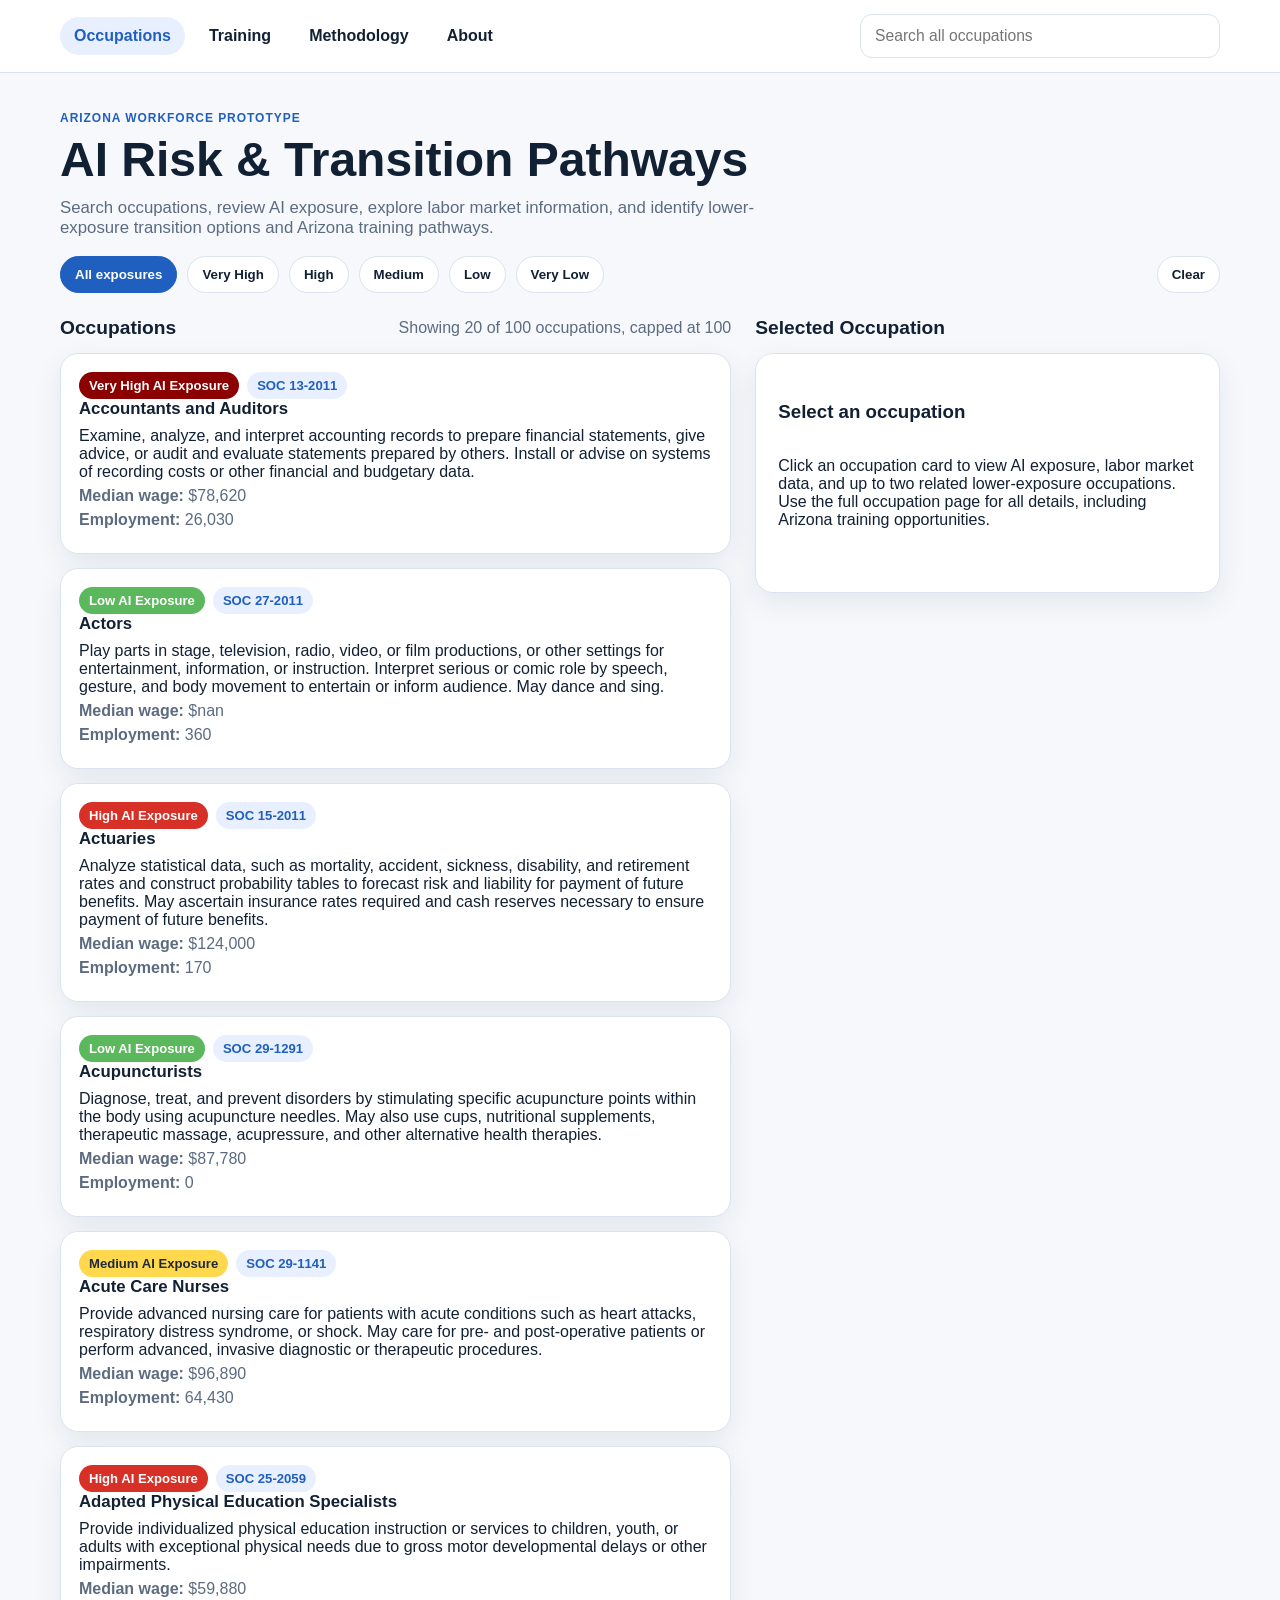
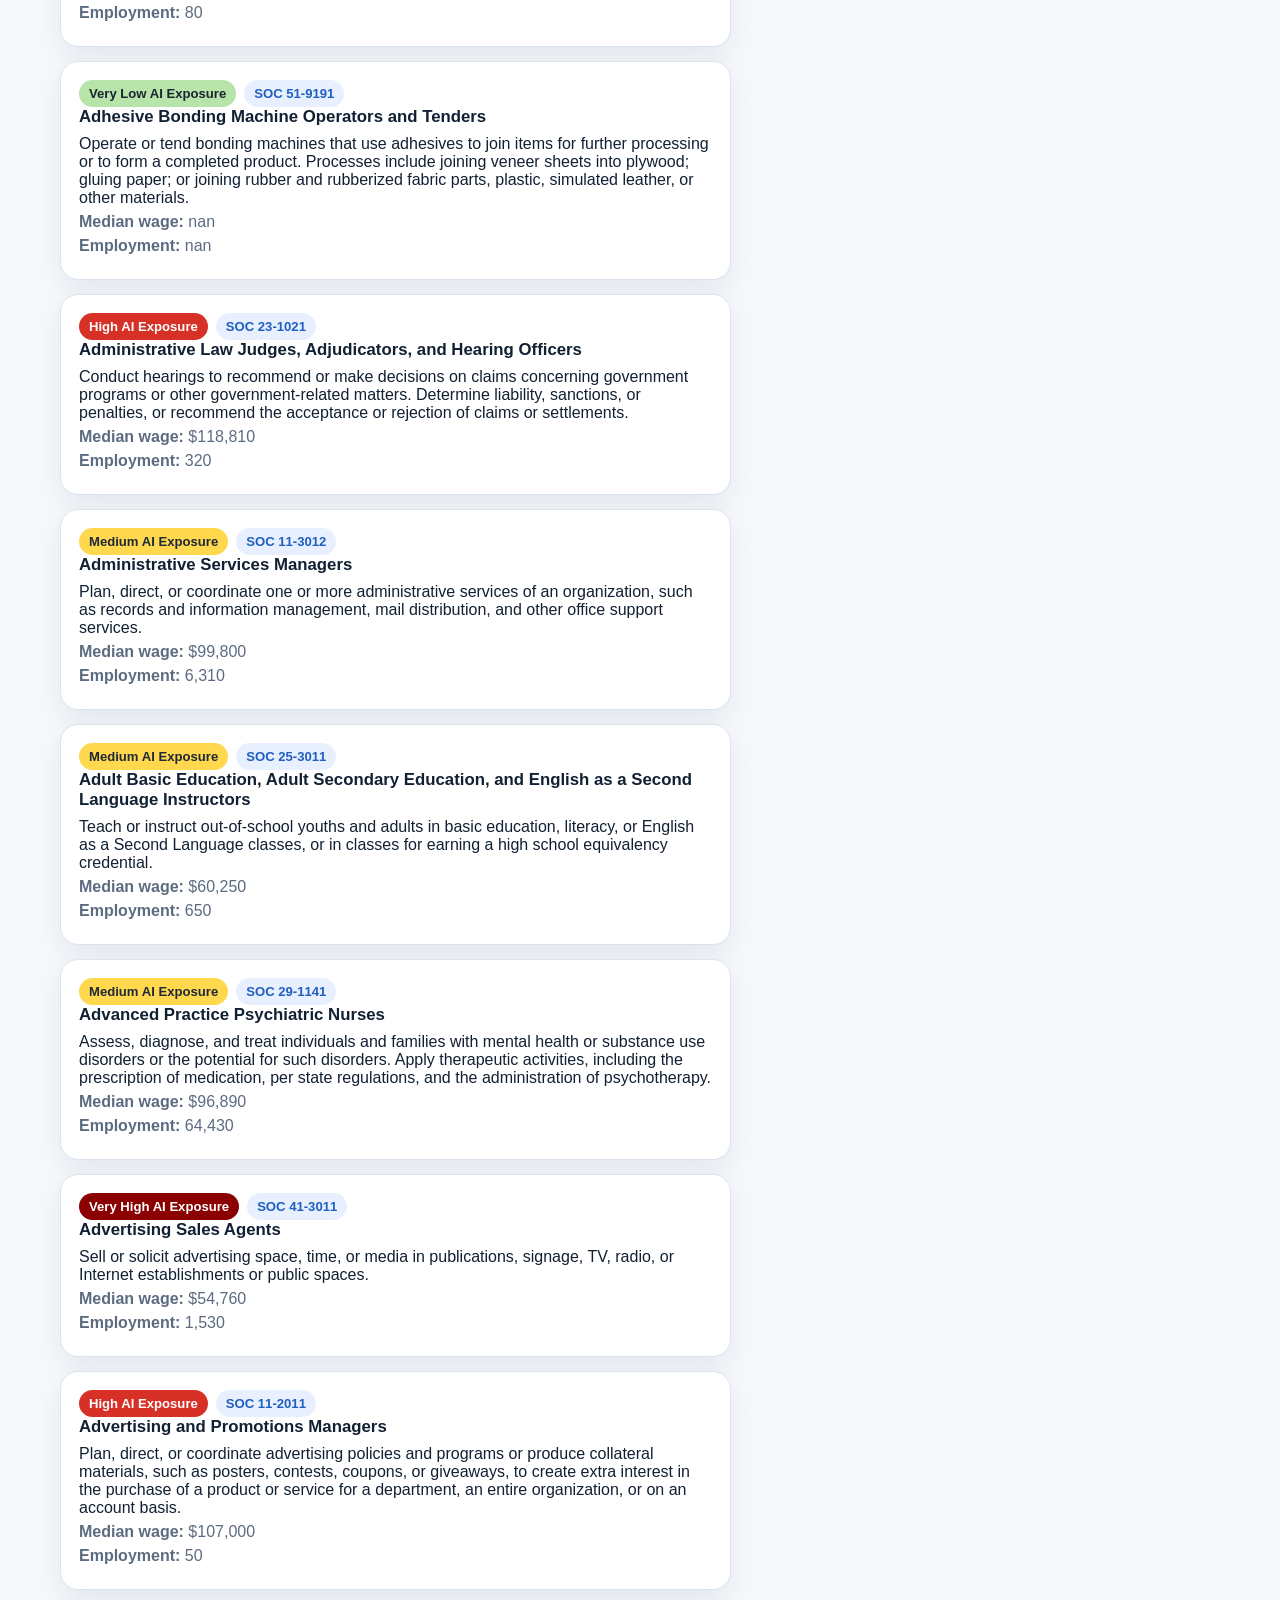
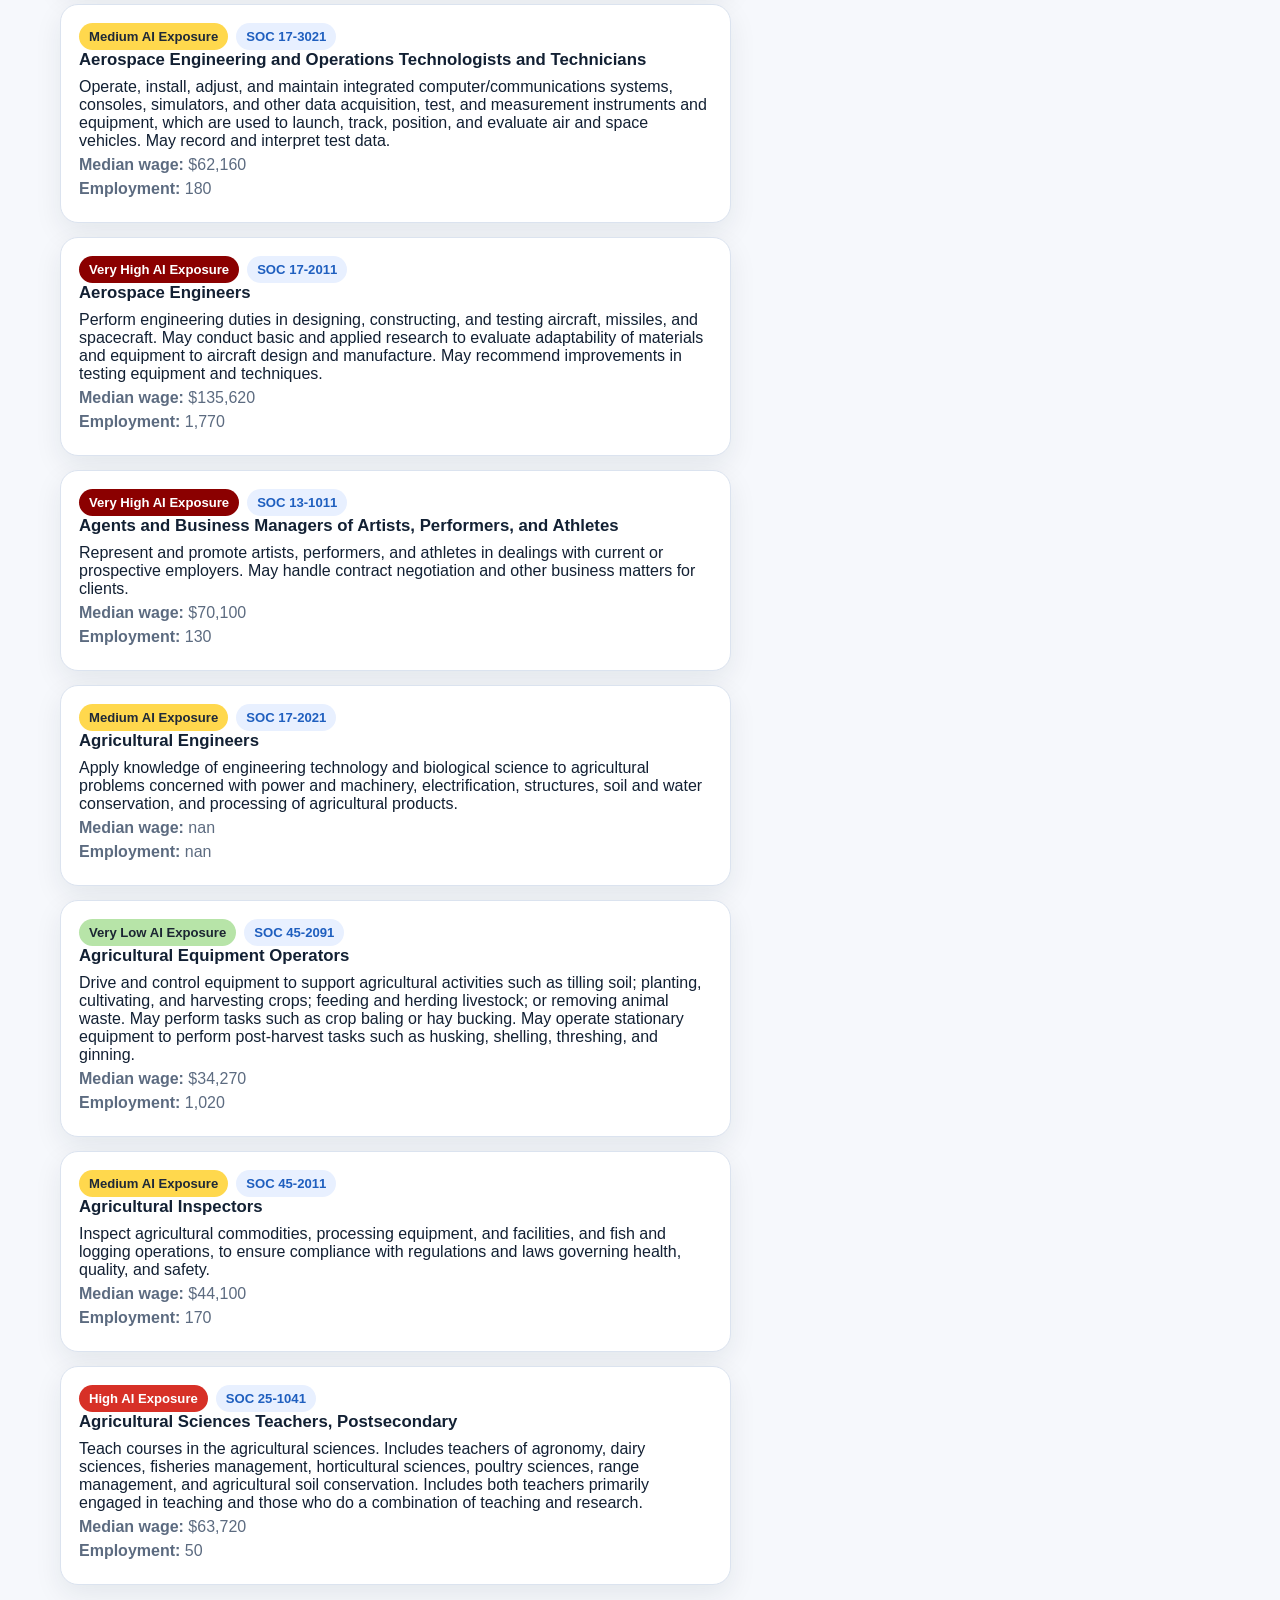
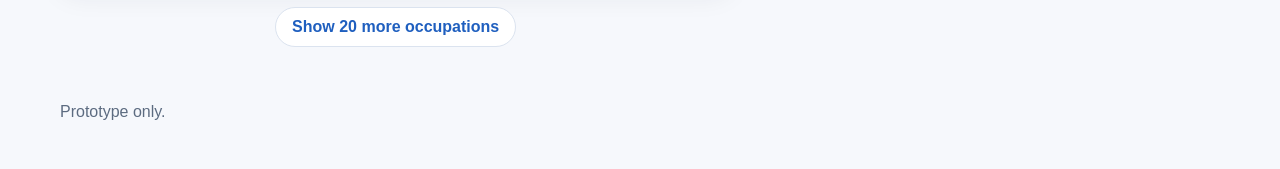
==== index.html @ 42753f80 "Arielle's second updates" ====
<!DOCTYPE html>
<html lang="en">
<head>
  <meta charset="UTF-8" />
  <meta name="viewport" content="width=device-width, initial-scale=1.0" />
  <title>Arizona AI Transition Pathways</title>
  <link rel="stylesheet" href="styles.css" />
</head>
<body>
  <nav class="topbar">
    <div class="wrap topbar-inner">
      <div class="nav-links">
        <a class="nav-link active" href="index.html">Occupations</a>
        <a class="nav-link" href="transitions.html">Training</a>
        <a class="nav-link" href="methodology.html">Methodology</a>
        <a class="nav-link" href="about.html">About</a>
      </div>
      <form class="nav-search" id="globalSearchForm">
        <input id="searchInput" type="text" placeholder="Search all occupations" aria-label="Search all occupations" />
      </form>
    </div>
  </nav>

  <header class="hero">
    <div class="wrap">
      <p class="eyebrow">Arizona Workforce Prototype</p>
      <h1>AI Risk & Transition Pathways</h1>
      <p class="subtitle">
        Search occupations, review AI exposure, explore labor market information,
        and identify lower-exposure transition options and Arizona training pathways.
      </p>
      <div class="filters-row">
        <div class="filters">
          <button class="chip active" data-filter="ALL">All exposures</button>
          <button class="chip" data-filter="Very High">Very High</button>
          <button class="chip" data-filter="High">High</button>
          <button class="chip" data-filter="Medium">Medium</button>
          <button class="chip" data-filter="Low">Low</button>
          <button class="chip" data-filter="Very Low">Very Low</button>
        </div>
        <button id="clearBtn" class="secondary-btn">Clear</button>
      </div>
    </div>
  </header>

  <main class="wrap main-grid">
    <section>
      <div class="section-head">
        <h2>Occupations</h2>
        <span id="resultCount" class="muted"></span>
      </div>
      <div id="occupationList" class="card-grid"></div>

      <div class="show-more-row">
        <button id="showMoreOccupationsBtn" class="text-link show-more-occupations" type="button">
          Show more occupations
        </button>
      </div>
      
    </section>

    <aside>
      <div class="section-head right-head">
        <h2>Selected Occupation</h2>
      </div>
      <div id="detailPanel" class="detail-panel empty-state">
        <h3>Select an occupation</h3>
        <p>
          Click an occupation card to view AI exposure, labor market data, and up to two
          related lower-exposure occupations. Use the full occupation page for all details,
          including Arizona training opportunities.
        </p>
      </div>
    </aside>
  </main>

  <footer class="footer wrap">
  <p>
    Prototype only.
  </p>
</footer>

  <script src="script.js"></script>
  <script src="app.js"></script>
</body>
</html>
---- styles.css ----
:root {
  --bg: #f6f8fc;
  --card: #ffffff;
  --text: #122033;
  --muted: #5c6b80;
  --line: #dbe3ef;
  --blue: #1f5fbf;
  --blue-soft: #e8f0ff;
  --red: #a53a3a;
  --red-soft: #fdecec;
  --amber: #8a5b00;
  --amber-soft: #fff4db;
  --green: #216b3f;
  --green-soft: #e8f7ee;
  --shadow: 0 10px 28px rgba(18, 32, 51, 0.08);
}
* { box-sizing: border-box; }
body {
  margin: 0;
  font-family: -apple-system, BlinkMacSystemFont, "Segoe UI", sans-serif;
  color: var(--text);
  background: var(--bg);
}
a { color: var(--blue); text-decoration: none; }
a:hover { text-decoration: underline; }
.wrap {
  width: min(1160px, calc(100% - 32px));
  margin: 0 auto;
}
.topbar {
  background: #fff;
  border-bottom: 1px solid var(--line);
  position: sticky;
  top: 0;
  z-index: 10;
}
.topbar-inner {
  display: flex;
  align-items: center;
  justify-content: space-between;
  gap: 18px;
  padding: 14px 0;
}
.nav-links {
  display: flex;
  gap: 10px;
  flex-wrap: wrap;
}
.nav-link {
  padding: 10px 14px;
  border-radius: 999px;
  color: var(--text);
  font-weight: 600;
}
.nav-link.active,
.nav-link:hover {
  background: var(--blue-soft);
  color: var(--blue);
  text-decoration: none;
}
.nav-search {
  min-width: min(360px, 100%);
}
.nav-search input {
  width: 100%;
  padding: 12px 14px;
  border: 1px solid var(--line);
  border-radius: 12px;
  font-size: 0.98rem;
}
.hero {
  padding: 38px 0 24px;
}
.compact-hero {
  padding-bottom: 12px;
}
.eyebrow {
  text-transform: uppercase;
  letter-spacing: 0.08em;
  font-size: 0.75rem;
  font-weight: 700;
  color: var(--blue);
  margin: 0 0 10px;
}
h1 {
  margin: 0 0 12px;
  font-size: clamp(2rem, 4vw, 3rem);
  line-height: 1.06;
}
.subtitle {
  color: var(--muted);
  font-size: 1.05rem;
  max-width: 760px;
  margin: 0;
}
.hero-link {
  display: inline-block;
  margin-top: 16px;
  font-weight: 600;
}
.filters-row {
  display: flex;
  justify-content: space-between;
  gap: 16px;
  align-items: center;
  margin-top: 18px;
  flex-wrap: wrap;
}
.filters {
  display: flex;
  flex-wrap: wrap;
  gap: 10px;
}
.chip,
.secondary-btn,
.action-btn {
  appearance: none;
  border: 1px solid var(--line);
  background: white;
  border-radius: 999px;
  padding: 10px 14px;
  font-weight: 600;
  color: var(--text);
  cursor: pointer;
}
.chip.active {
  background: var(--blue);
  color: white;
  border-color: var(--blue);
}
.secondary-btn:hover,
.chip:hover,
.action-btn:hover {
  transform: translateY(-1px);
}
.main-grid {
  display: grid;
  grid-template-columns: minmax(0, 1.3fr) minmax(300px, 0.9fr);
  gap: 24px;
  align-items: start;
  padding-bottom: 32px;
}
.page-wrap,
.occupation-page-wrap {
  padding: 10px 0 42px;
}
.section-head {
  display: flex;
  justify-content: space-between;
  align-items: center;
  margin-bottom: 14px;
  gap: 12px;
}
.section-head h2 {
  margin: 0;
  font-size: 1.2rem;
}
.right-head {
  margin-bottom: 14px;
}
.card-grid,
.related-list,
.training-list {
  display: grid;
  gap: 14px;
}
.card,
.detail-panel,
.mini-card {
  background: var(--card);
  border: 1px solid var(--line);
  border-radius: 18px;
  box-shadow: var(--shadow);
}
.card {
  padding: 18px;
  transition: transform 0.18s ease;
  cursor: pointer;
}
.static-card {
  cursor: default;
}
.card:hover {
  transform: translateY(-2px);
}
.card h3,
.mini-card h4,
.detail-panel h2,
.detail-panel h3 {
  margin-top: 0;
}
.card h3 {
  margin-bottom: 8px;
  font-size: 1.05rem;
}
.card p { margin: 6px 0; }
.badge {
  display: inline-block;
  padding: 6px 10px;
  border-radius: 999px;
  font-size: 0.82rem;
  font-weight: 700;
}
.badge.Very-High {
  background: #8b0000;
  color: #ffffff;
}

.badge.High {
  background: #d73027;
  color: #ffffff;
}

.badge.Medium {
  background: #ffd84d;
  color: #1f2937;
}

.badge.Low {
  background: #5cb85c;
  color: #ffffff;
}

.badge.Very-Low {
  background: #b7e4a8;
  color: #1b2532;
}

.badge.Blue { background: var(--blue-soft); color: var(--blue); }
.muted { color: var(--muted); }
.detail-panel {
  position: sticky;
  top: 82px;
  padding: 22px;
}
.occupation-page-panel,
.static-page {
  position: static;
}
.empty-state {
  min-height: 240px;
  display: flex;
  flex-direction: column;
  justify-content: center;
}
.metrics {
  display: grid;
  grid-template-columns: repeat(2, minmax(0, 1fr));
  gap: 10px;
  margin: 16px 0;
}
.metric {
  border: 1px solid var(--line);
  border-radius: 14px;
  padding: 12px;
  background: #fbfdff;
}
.metric-label {
  font-size: 0.83rem;
  color: var(--muted);
}
.metric-value {
  font-size: 1.08rem;
  font-weight: 700;
  margin-top: 5px;
}
.subsection {
  margin-top: 22px;
}
.subsection h3 {
  margin-bottom: 10px;
}
.mini-card {
  padding: 14px;
}
.inline-row {
  display: flex;
  flex-wrap: wrap;
  gap: 8px;
  align-items: center;
}
.button-row {
  display: flex;
  gap: 10px;
  flex-wrap: wrap;
  margin-top: 10px;
}

.show-more-row {
  margin: 22px 0 8px;
  text-align: center;
}

.text-link.show-more-occupations {
  display: inline-block;
  background: white;
  border: 1px solid var(--line);
  border-radius: 999px;
  padding: 10px 16px;
  color: var(--blue);
  font: inherit;
  font-weight: 700;
  cursor: pointer;
  text-decoration: none;
}

.text-link.show-more-occupations:hover {
  background: var(--blue-soft);
  text-decoration: none;
}

.related-toggle-row {
  margin-top: 0.75rem;
}

.text-link.related-toggle {
  background: none;
  border: none;
  padding: 0;
  color: var(--link-color, #1a5fb4);
  font: inherit;
  font-weight: 600;
  cursor: pointer;
  text-decoration: underline;
}

.text-link.related-toggle:hover {
  text-decoration-thickness: 2px;
}
.action-link,
.full-page-link {
  display: inline-flex;
  align-items: center;
  justify-content: center;
  border: 1px solid var(--line);
  border-radius: 999px;
  padding: 10px 14px;
  font-weight: 600;
  background: white;
}

.sankey-section {
  margin-top: 28px;
}

.sankey-section-head {
  margin-bottom: 12px;
}

.sankey-section-head h3 {
  margin-bottom: 6px;
}

.sankey-note {
  margin: 0;
}

.sankey-frame {
  display: block;
  width: 100%;
  height: 800px;
  border: none;
  overflow: hidden;
}
/* ==========================================
   RANKED TRANSITION TABLE
========================================== */

.ranked-table-wrap {
  width: 100%;
  margin-top: 12px;
  overflow-x: auto;
}

.ranked-table {
  width: 100%;
  border-collapse: collapse;
  background: white;
  font-size: 0.9rem;
}

.ranked-table th,
.ranked-table td {
  padding: 10px 8px;
  text-align: left;
  vertical-align: top;
  white-space: normal;
}

.ranked-table th {
  font-weight: 700;
}

.ranked-table td:nth-child(2) {
  max-width: 190px;
}

.ranked-table td:nth-child(3) {
  max-width: 120px;
}

.ranked-table td:nth-child(9) {
  max-width: 140px;
}

.ranked-table .action-link,
.ranked-table .full-page-link {
  padding: 8px 10px;
  font-size: 0.85rem;
  white-space: nowrap;
}

.ranked-table th:nth-child(10),
.ranked-table td:nth-child(10) {
  min-width: 100px;
}

.footer {
  padding: 0 0 32px;
  color: var(--muted);
}
code {
  background: #eef2ff;
  padding: 2px 6px;
  border-radius: 6px;
}
@media (max-width: 960px) {
  .topbar-inner,
  .filters-row,
  .main-grid {
    grid-template-columns: 1fr;
  }
  .topbar-inner {
    display: grid;
  }
  .nav-search {
    min-width: 0;
  }
  .main-grid { display: grid; }
  .detail-panel { position: static; }
  .metrics { grid-template-columns: 1fr; }
  .sankey-frame {
    height: 860px;
    min-height: 680px;
  }
}
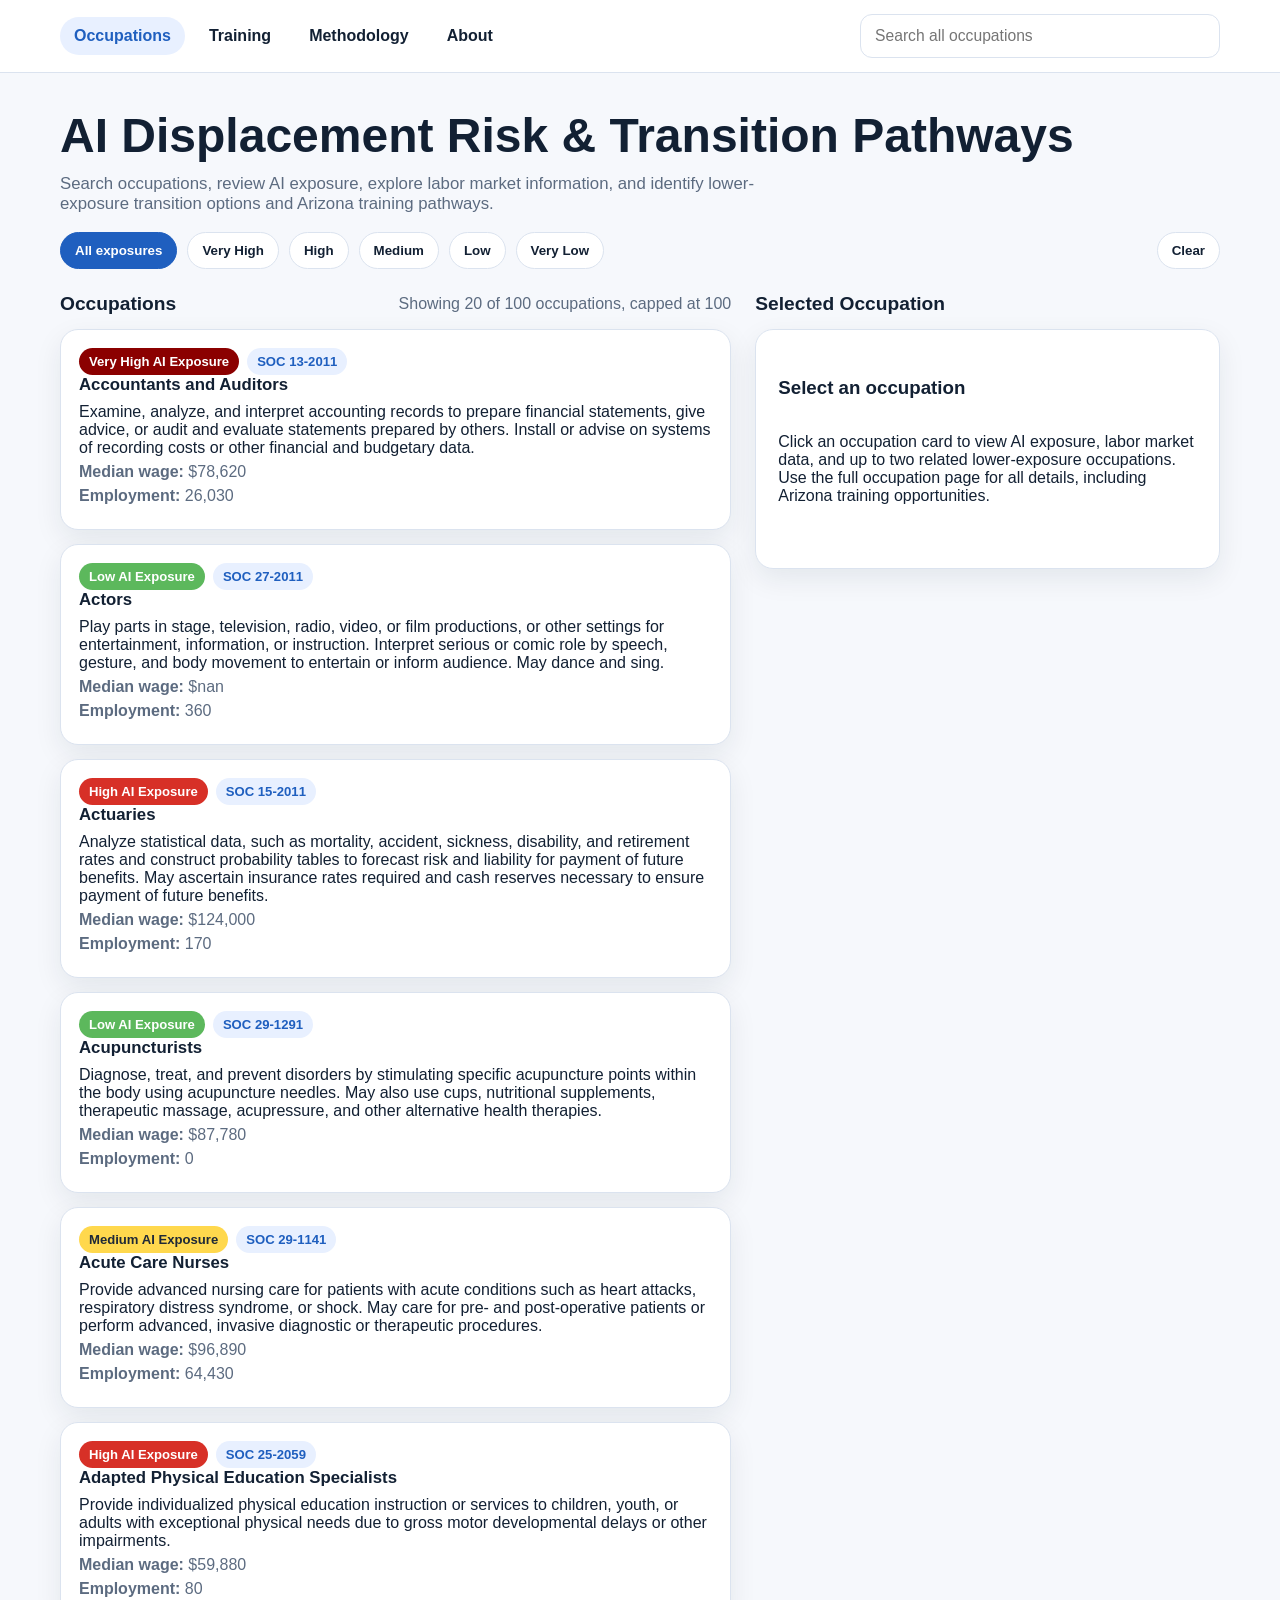
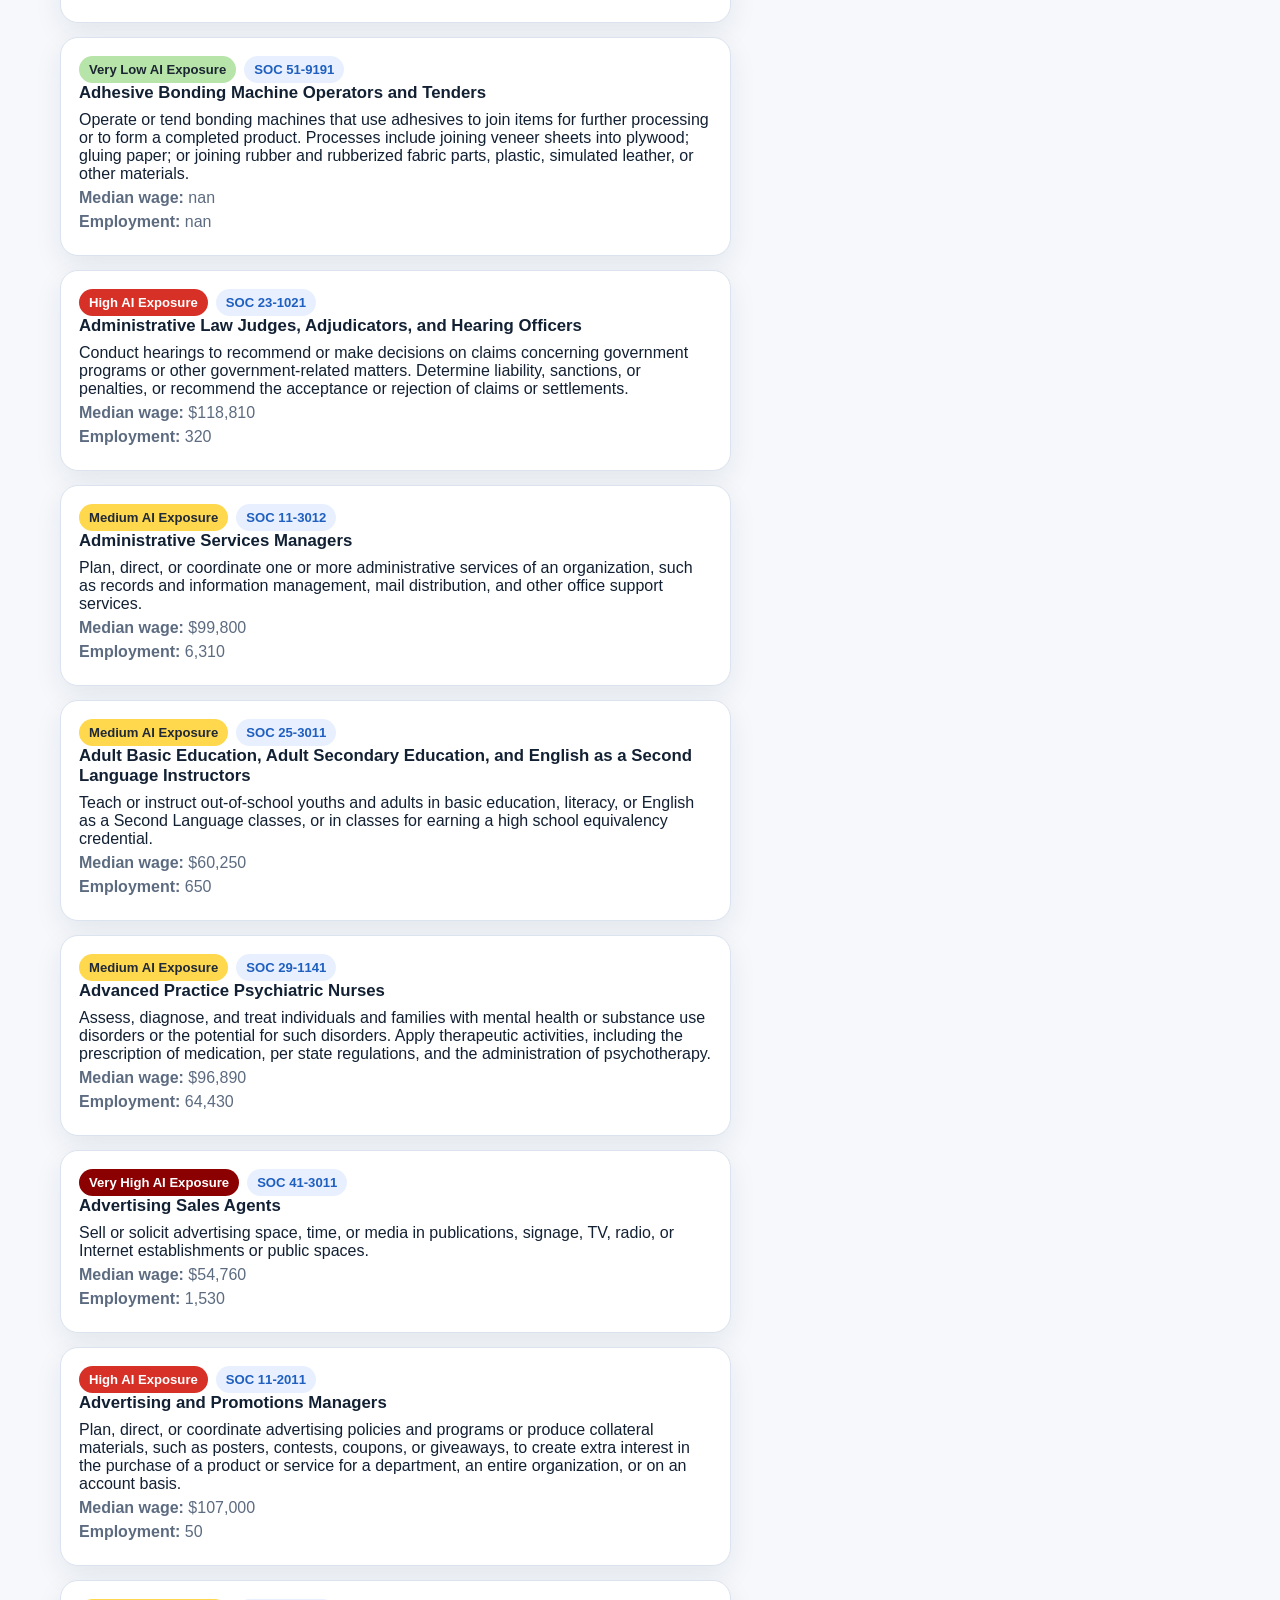
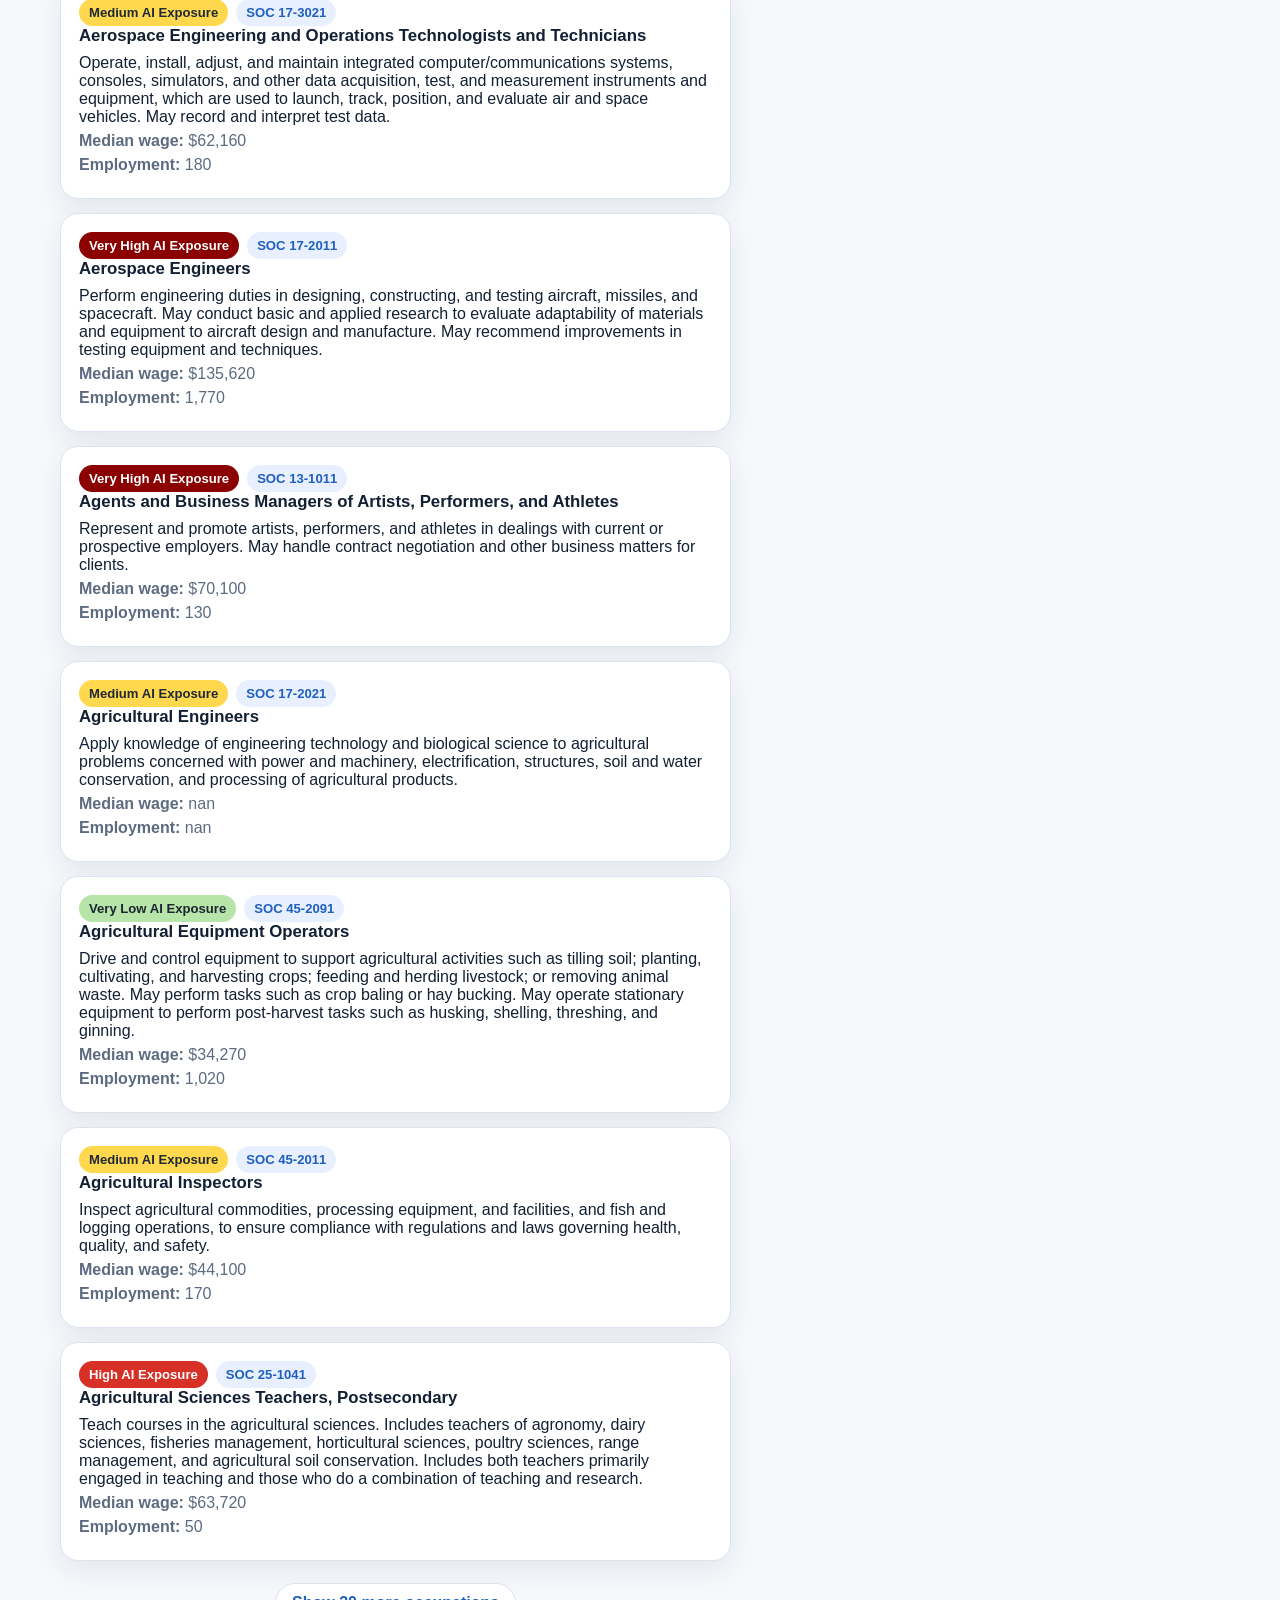
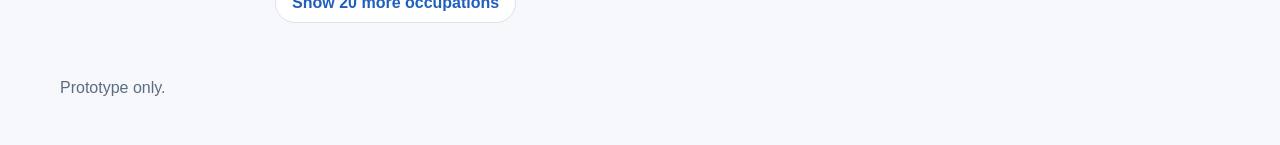
==== commit 6460481f: "hero reframe" ====
--- a/index.html
+++ b/index.html
@@ -23,8 +23,7 @@
 
   <header class="hero">
     <div class="wrap">
-      <p class="eyebrow">Arizona Workforce Prototype</p>
-      <h1>AI Risk & Transition Pathways</h1>
+      <h1>AI Displacement Risk &amp; Transition Pathways</h1>
       <p class="subtitle">
         Search occupations, review AI exposure, explore labor market information,
         and identify lower-exposure transition options and Arizona training pathways.
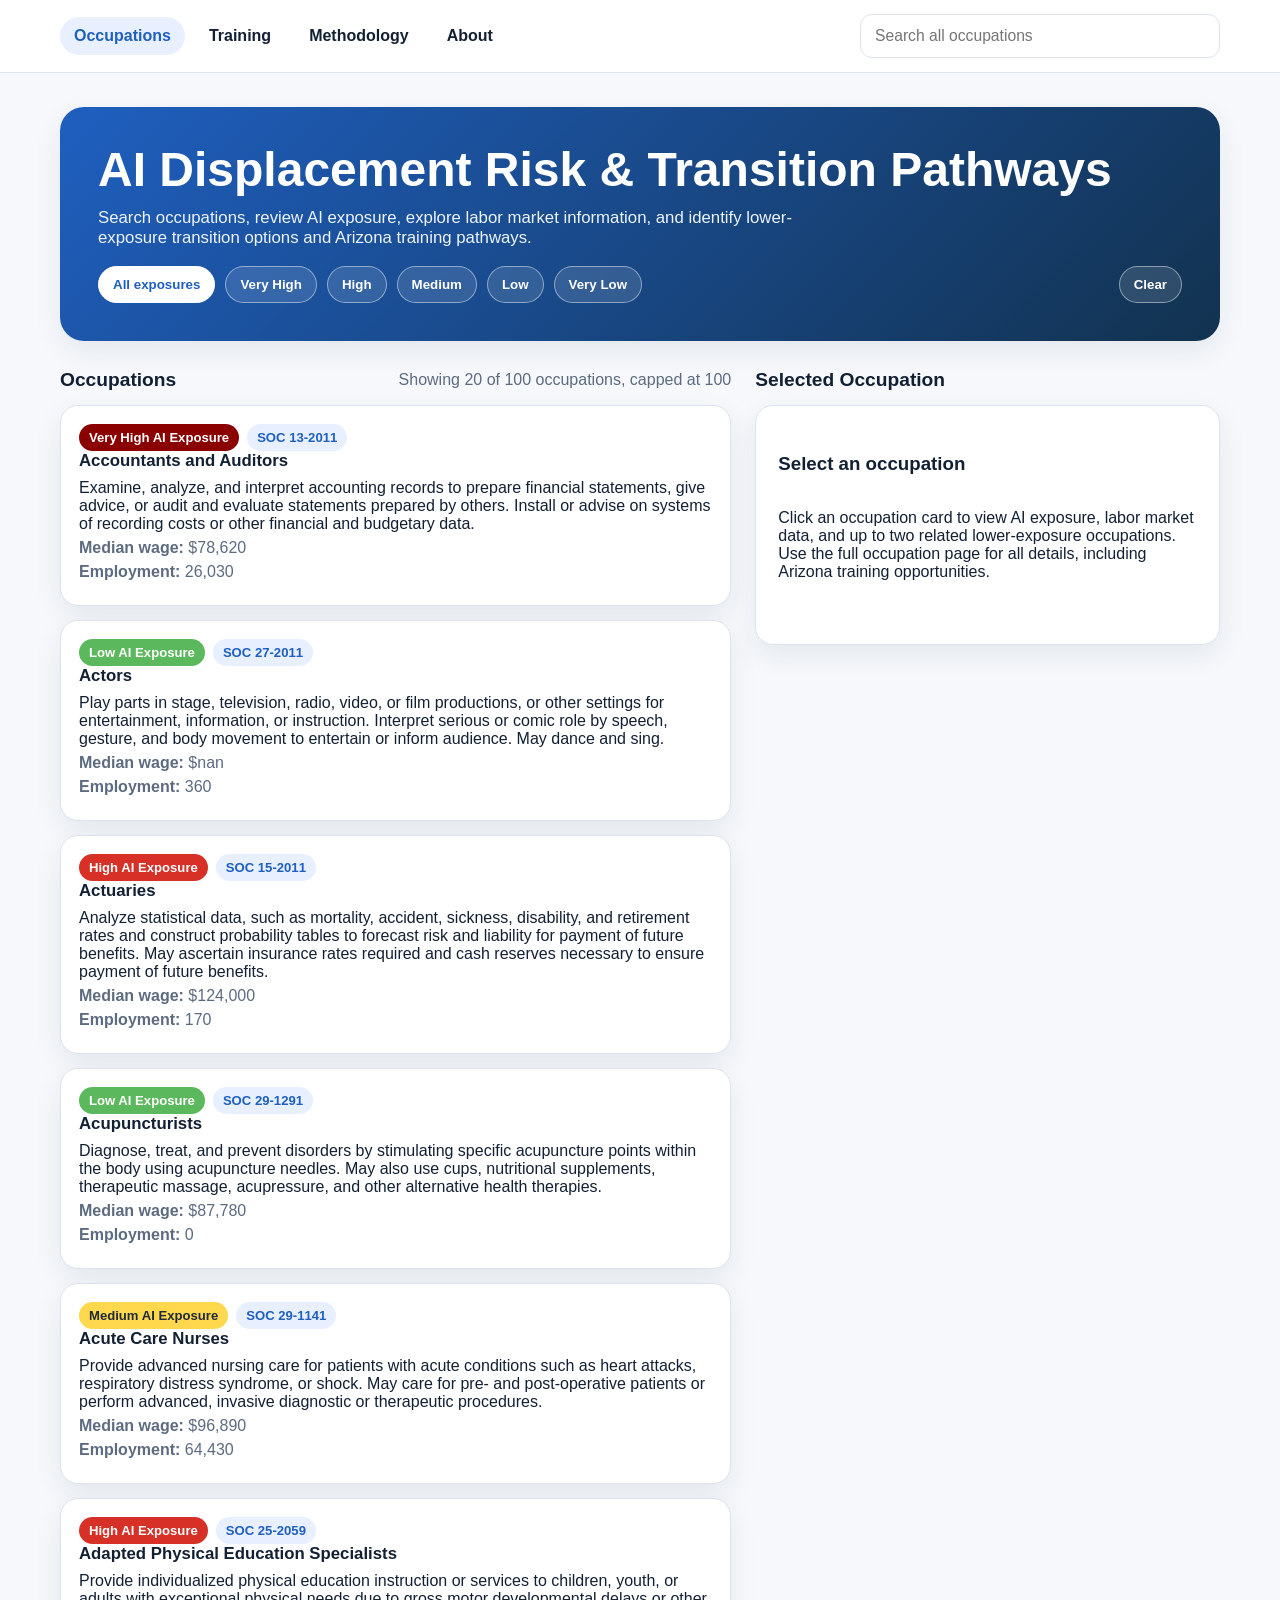
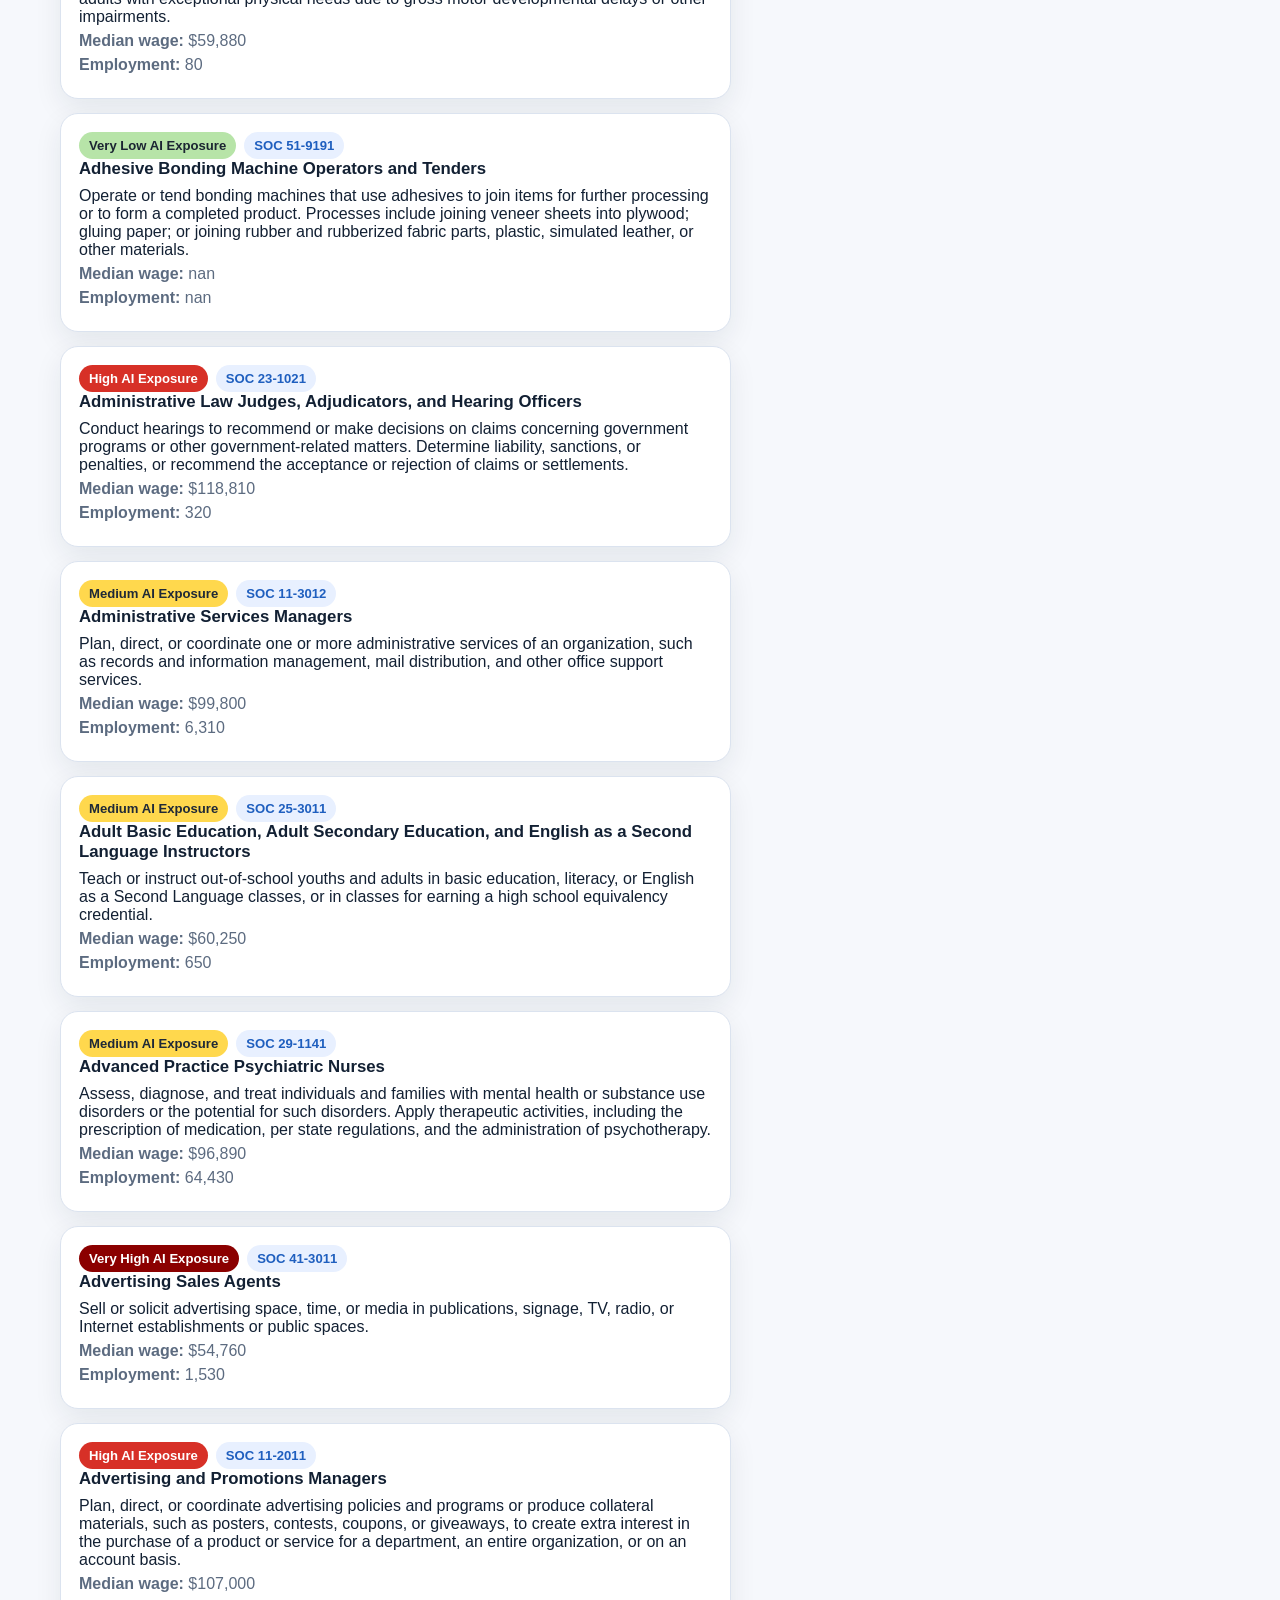
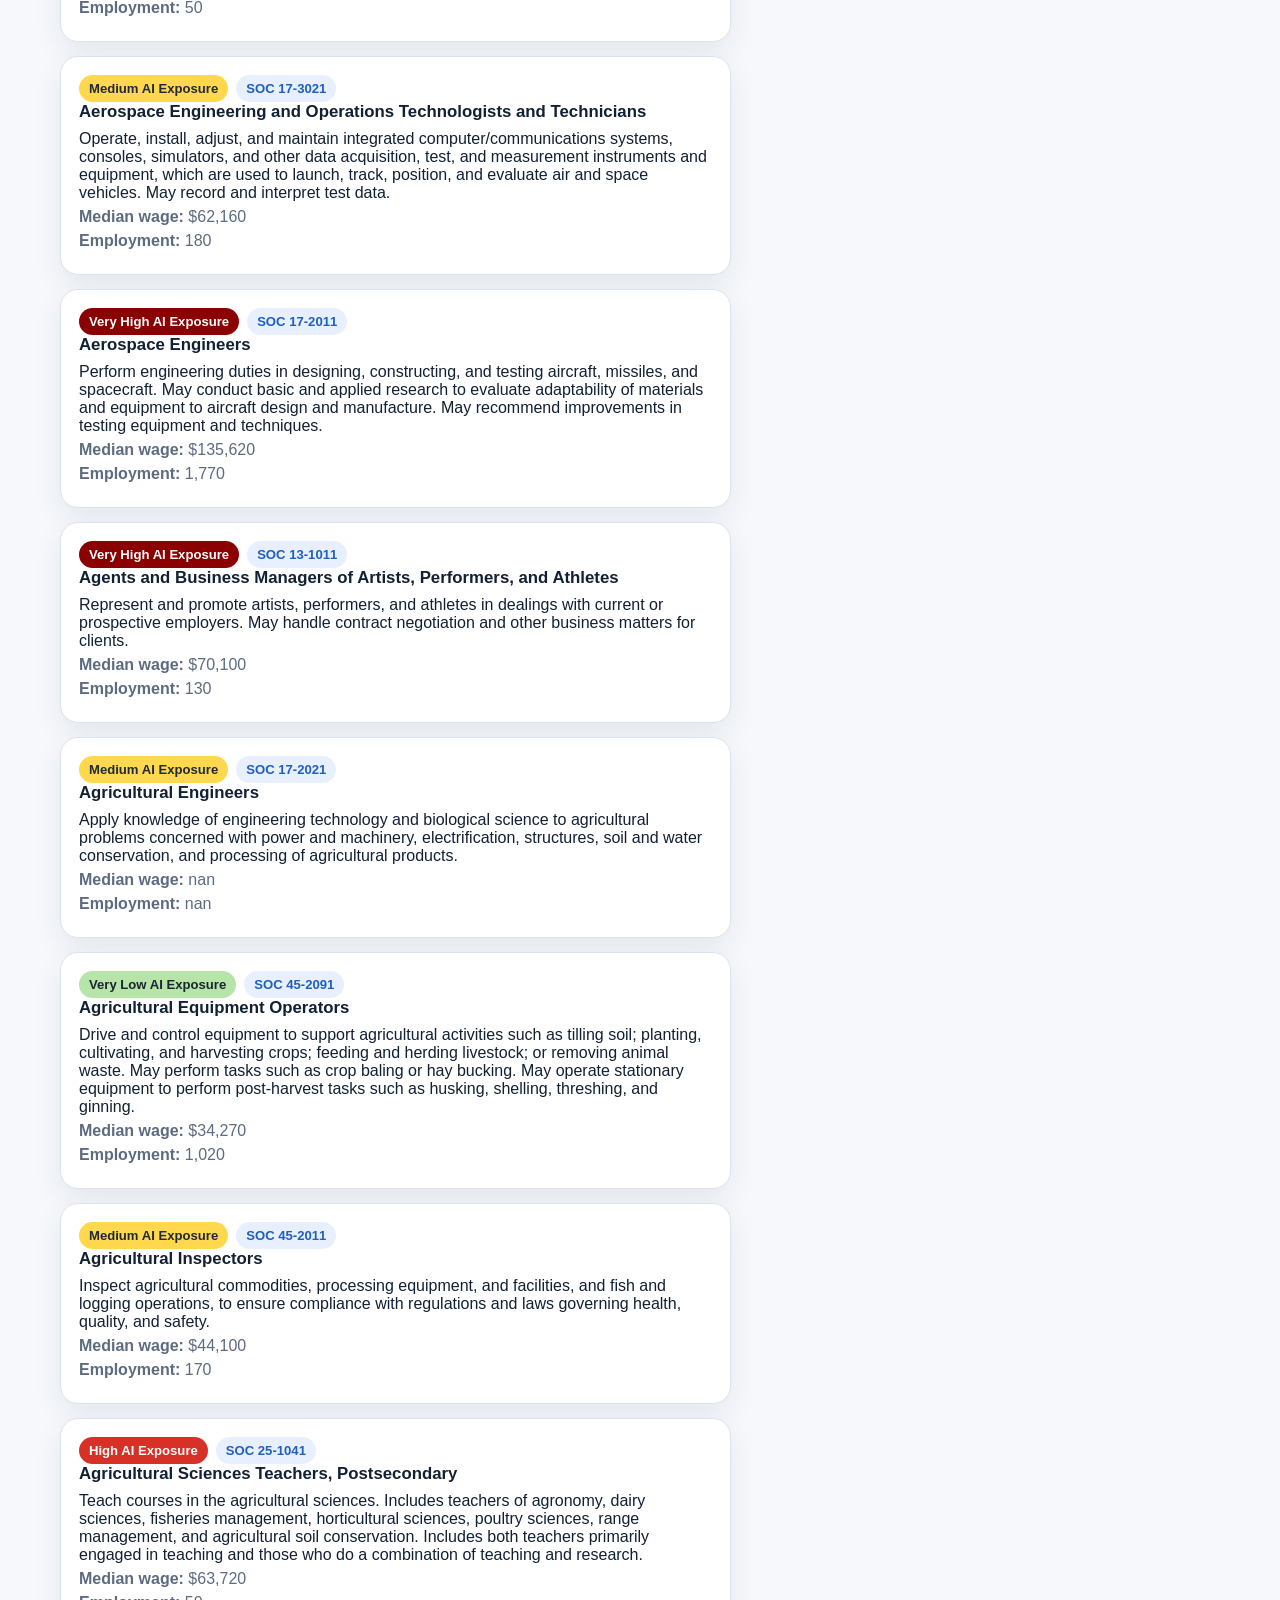
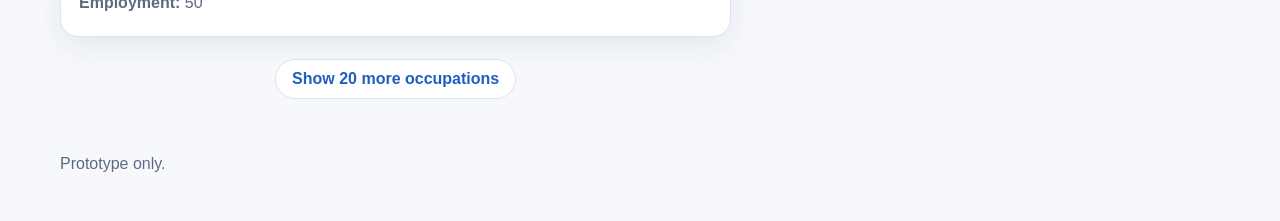
==== commit 14ab11c4: "boxed hero" ====
--- a/index.html
+++ b/index.html
@@ -21,7 +21,7 @@
     </div>
   </nav>
 
-  <header class="hero">
+  <header class="hero boxed-hero">
     <div class="wrap">
       <h1>AI Displacement Risk &amp; Transition Pathways</h1>
       <p class="subtitle">
--- a/styles.css
+++ b/styles.css
@@ -92,6 +92,52 @@
   font-size: 1.05rem;
   max-width: 760px;
   margin: 0;
+}
+/* ==========================================
+   BOXED BLUE PAGE HERO
+========================================== */
+
+.boxed-hero {
+  padding: 34px 0 28px;
+}
+
+.boxed-hero .wrap {
+  background: linear-gradient(135deg, var(--blue) 0%, #12324f 100%);
+  color: #ffffff;
+  border-radius: 24px;
+  box-shadow: var(--shadow);
+  padding: 38px;
+}
+
+.boxed-hero .eyebrow {
+  color: #d8e8ff;
+}
+
+.boxed-hero h1 {
+  color: #ffffff;
+}
+
+.boxed-hero .subtitle {
+  color: #eef5ff;
+}
+
+/* Keeps filters readable on the Occupations page */
+.boxed-hero .chip,
+.boxed-hero .secondary-btn {
+  background: rgba(255, 255, 255, 0.12);
+  color: #ffffff;
+  border-color: rgba(255, 255, 255, 0.45);
+}
+
+.boxed-hero .chip.active {
+  background: #ffffff;
+  color: var(--blue);
+  border-color: #ffffff;
+}
+
+.boxed-hero .chip:hover,
+.boxed-hero .secondary-btn:hover {
+  background: rgba(255, 255, 255, 0.2);
 }
 .hero-link {
   display: inline-block;
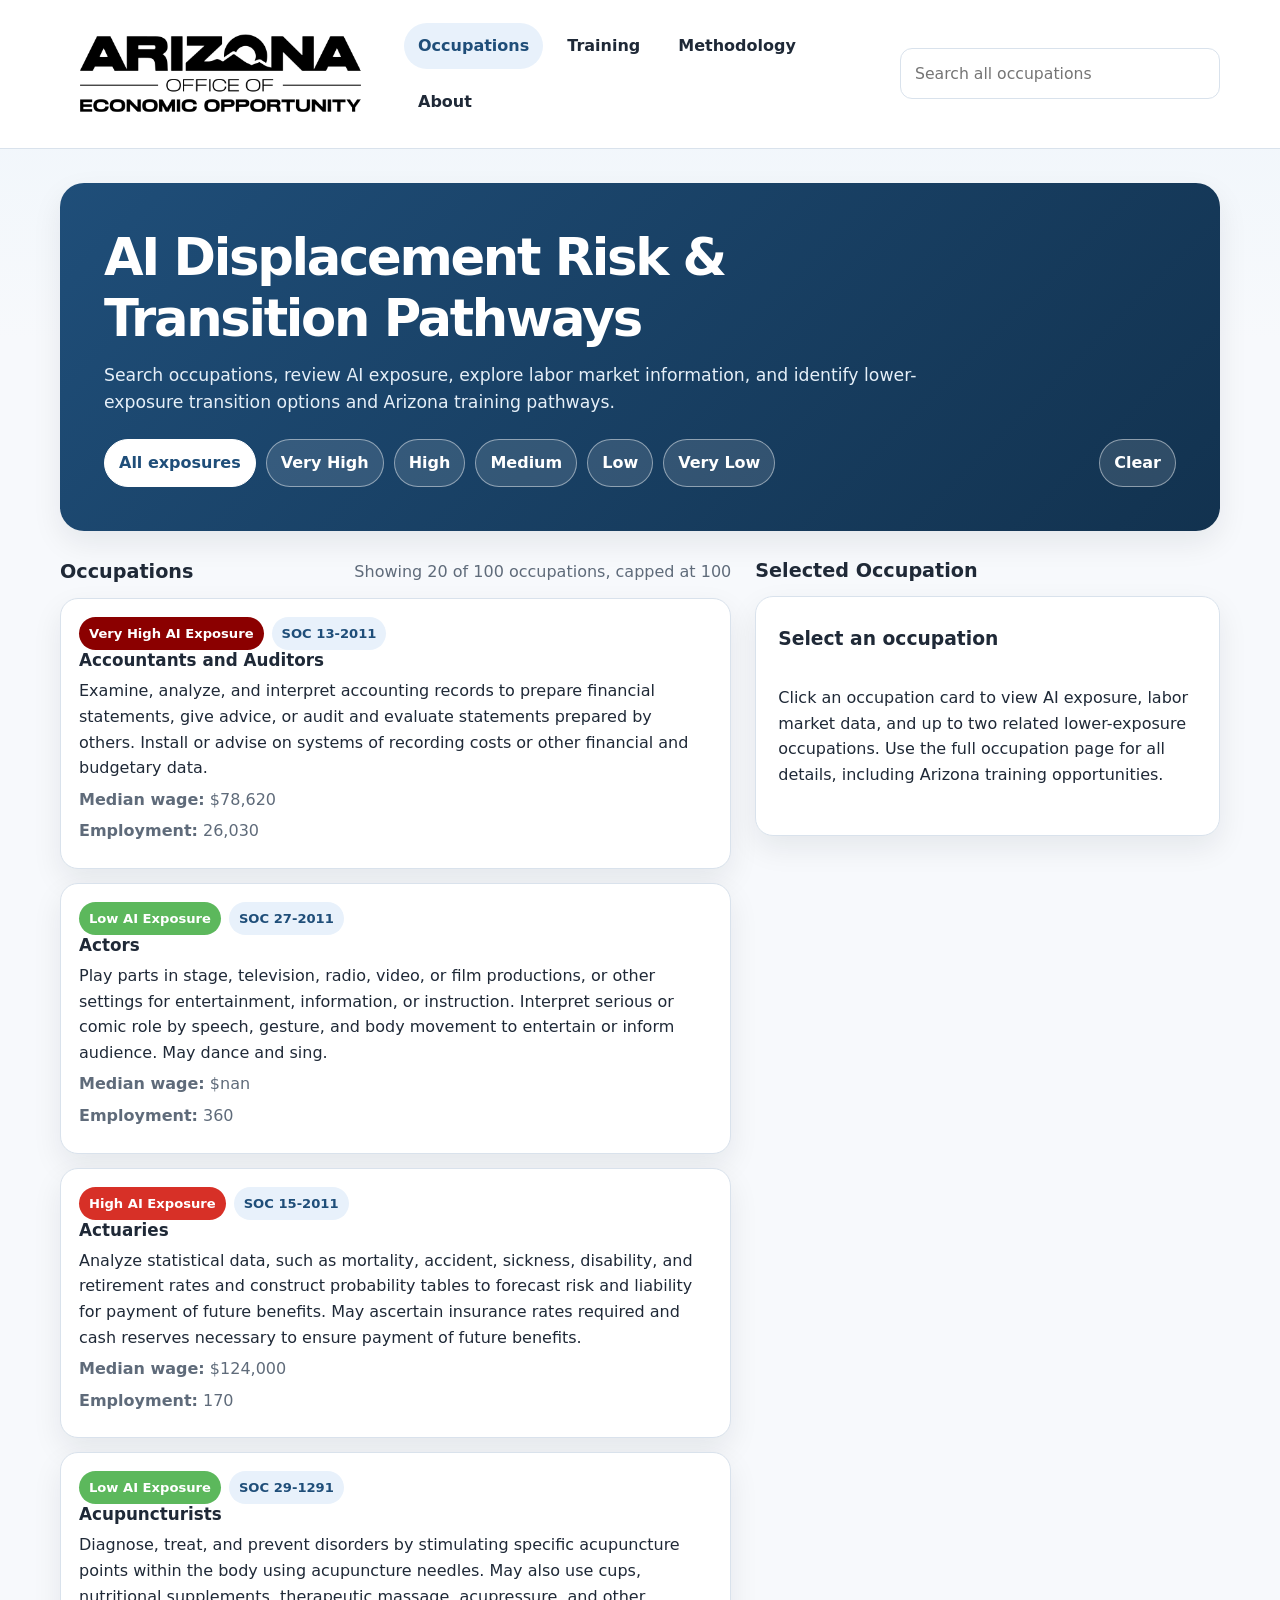
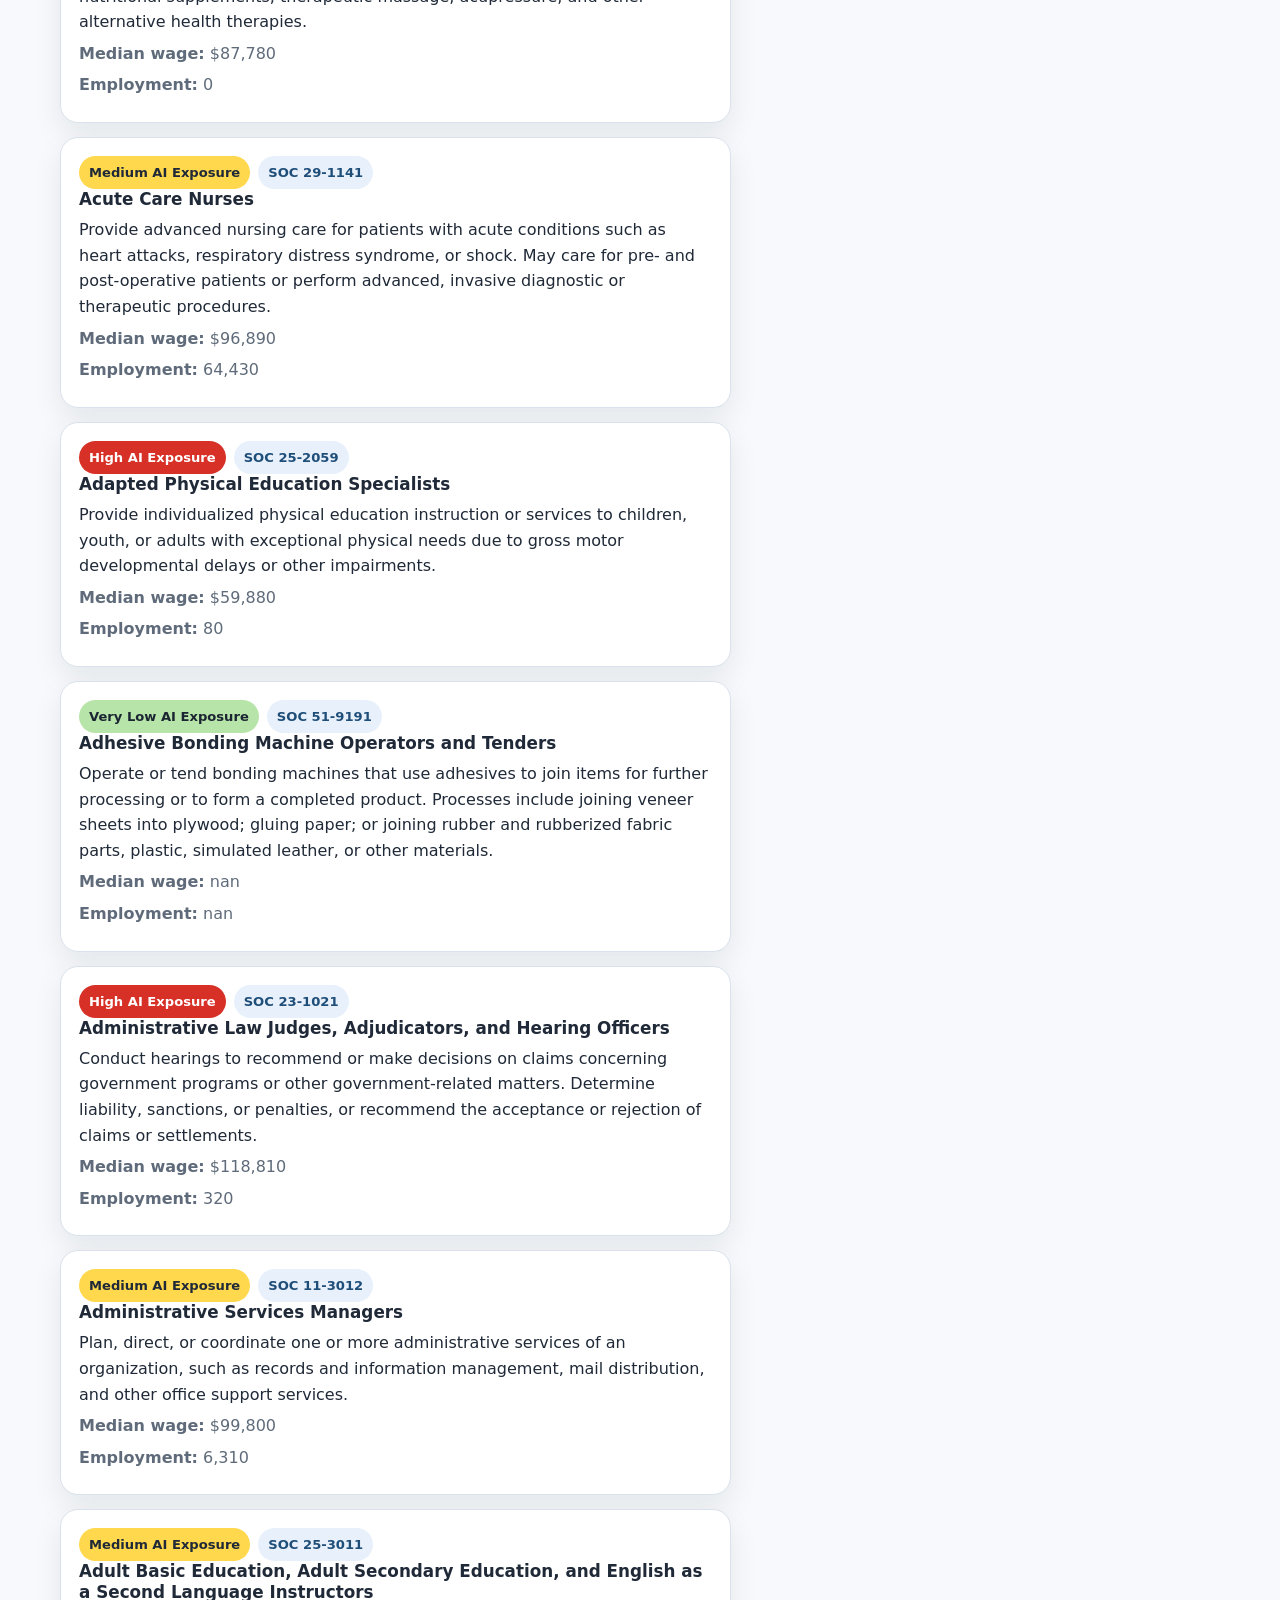
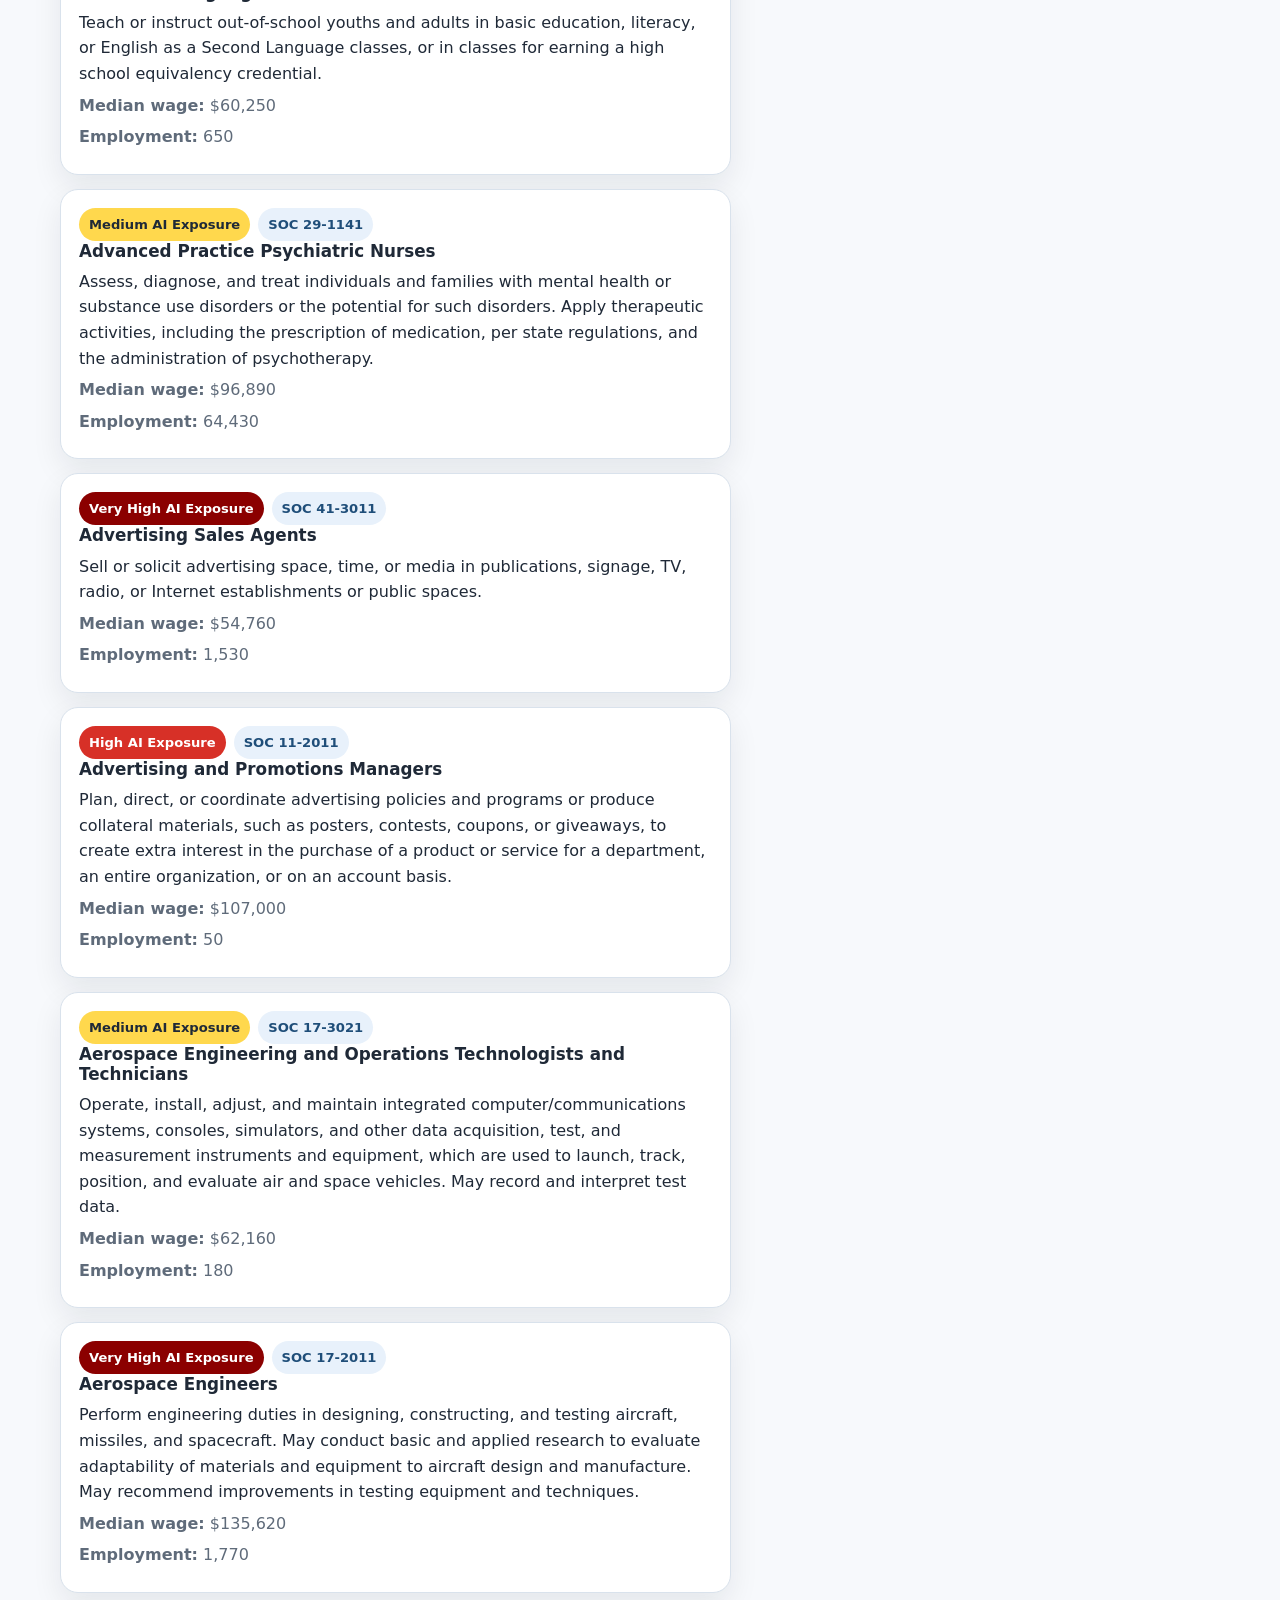
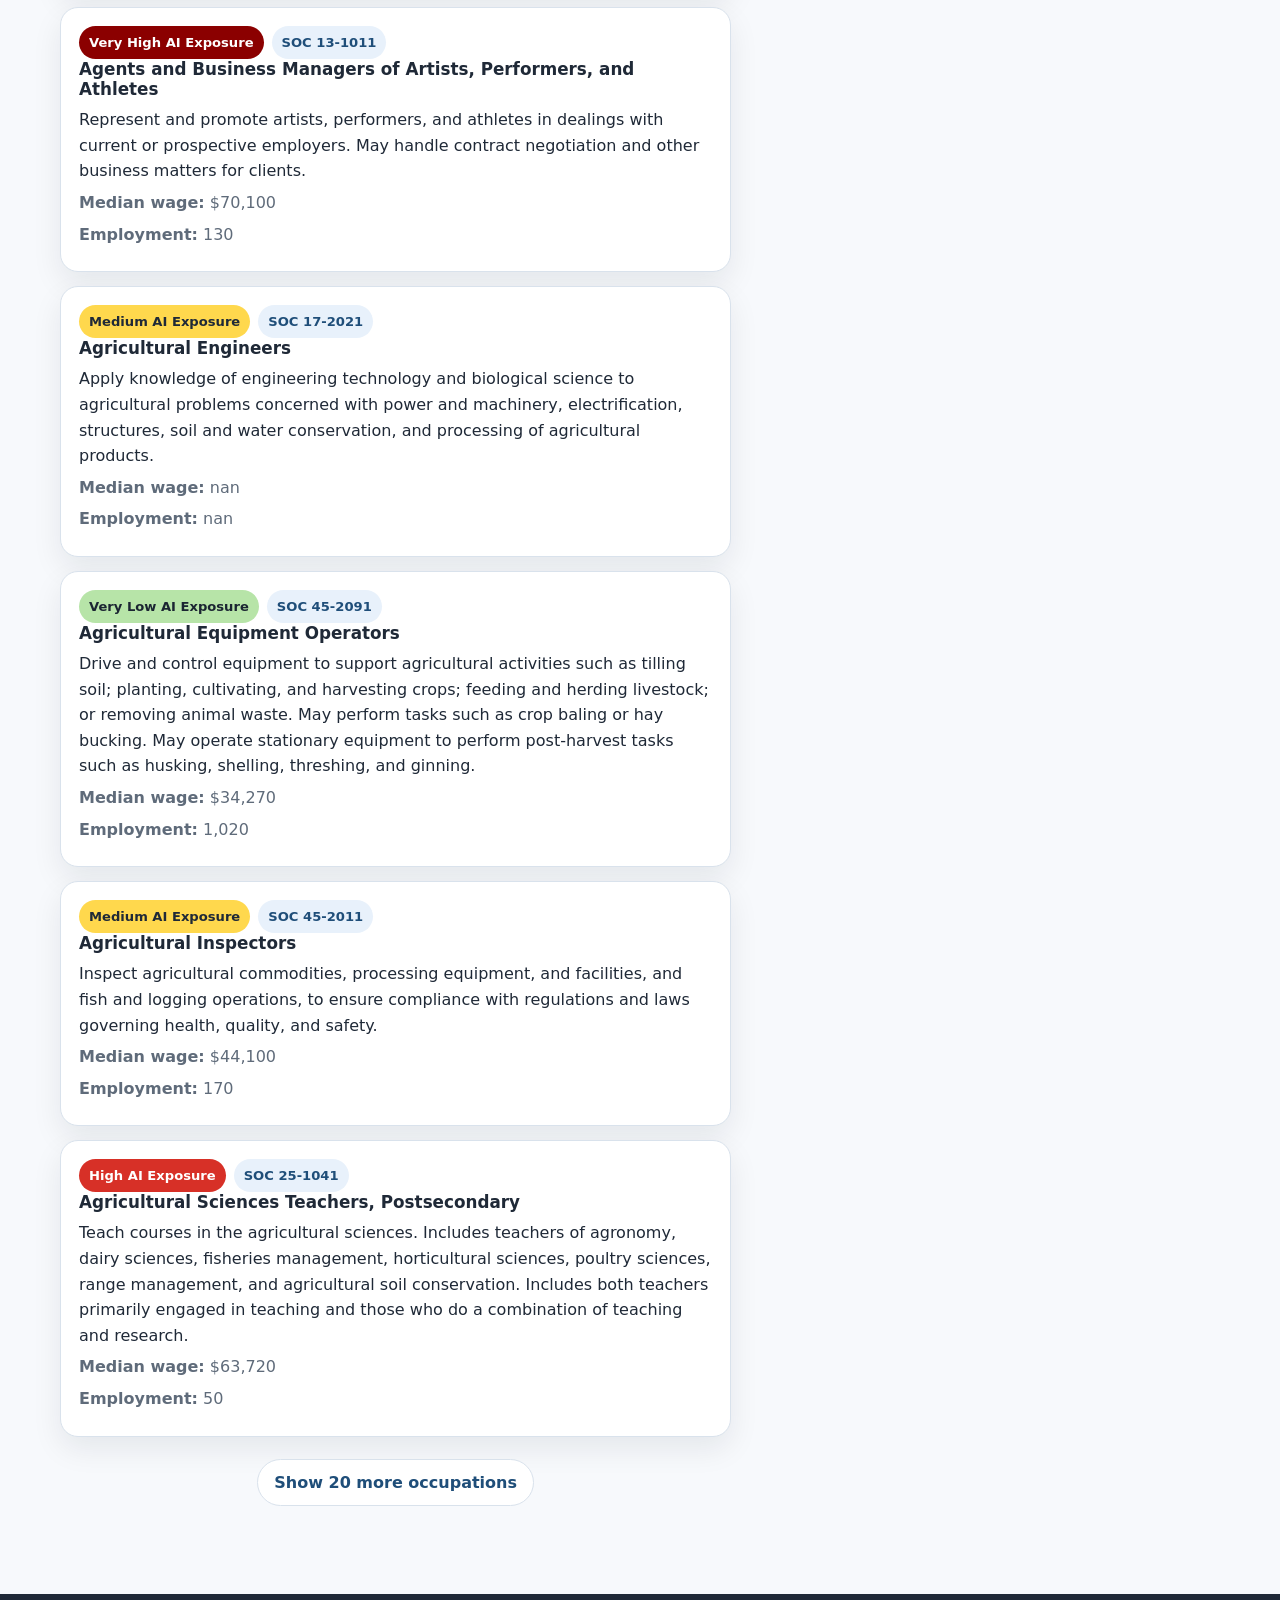
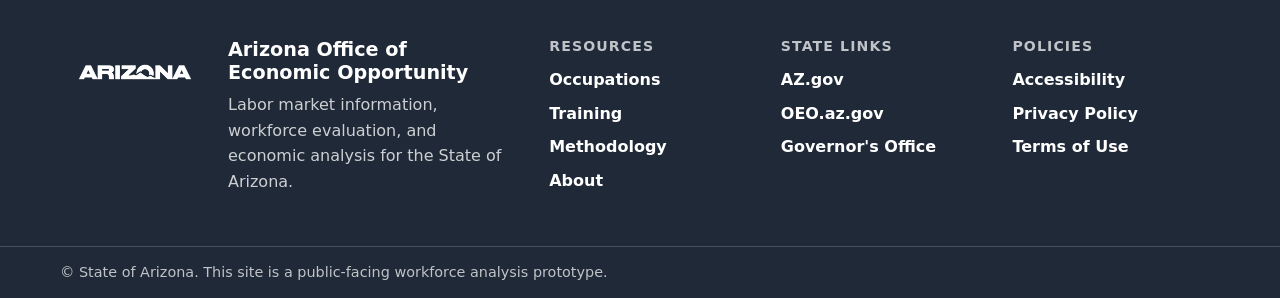
==== commit 84040e7b: "branding1" ====
--- a/index.html
+++ b/index.html
@@ -4,10 +4,41 @@
   <meta charset="UTF-8" />
   <meta name="viewport" content="width=device-width, initial-scale=1.0" />
   <title>Arizona AI Transition Pathways</title>
+  <link rel="icon" type="image/png" href="assets/AZ%20ICON%20LOGO_Solid_Agnostic_Color.png" />
   <link rel="stylesheet" href="styles.css" />
+  <script src="https://ajax.googleapis.com/ajax/libs/jquery/3.5.1/jquery.min.js"></script>
+  <script src="https://static.az.gov/sliver/sliver.js" type="text/javascript"></script>
 </head>
 <body>
-  <nav class="topbar">
+  <header class="site-header">
+    <div class="wrap site-header-inner">
+      <a class="agency-brand" href="https://oeo.az.gov/" aria-label="Arizona Office of Economic Opportunity">
+        <img
+          src="assets/AZ_OEO_Tertiary_Black_2000px.png"
+          alt="Arizona Office of Economic Opportunity"
+        />
+      </a>
+
+      <div class="site-header-actions">
+        <nav class="nav-links" aria-label="Primary navigation">
+          <a class="nav-link active" href="index.html">Occupations</a>
+          <a class="nav-link" href="transitions.html">Training</a>
+          <a class="nav-link" href="methodology.html">Methodology</a>
+          <a class="nav-link" href="about.html">About</a>
+        </nav>
+
+        <form class="nav-search" id="globalSearchForm">
+          <input
+            id="searchInput"
+            type="text"
+            placeholder="Search all occupations"
+            aria-label="Search all occupations"
+          />
+        </form>
+      </div>
+    </div>
+  </header>
+  <!-- <nav class="topbar">
     <div class="wrap topbar-inner">
       <div class="nav-links">
         <a class="nav-link active" href="index.html">Occupations</a>
@@ -19,7 +50,7 @@
         <input id="searchInput" type="text" placeholder="Search all occupations" aria-label="Search all occupations" />
       </form>
     </div>
-  </nav>
+  </nav> -->
 
   <header class="hero boxed-hero">
     <div class="wrap">
@@ -73,11 +104,59 @@
     </aside>
   </main>
 
-  <footer class="footer wrap">
+  <footer class="site-footer">
+    <div class="wrap site-footer-inner">
+      <div class="footer-brand">
+        <img
+          src="assets/ARIZONA%20PRIMARY%20LOGO_Solid_Agnostic_White.png"
+          alt="State of Arizona"
+        />
+        <div>
+          <h2>Arizona Office of Economic Opportunity</h2>
+          <p>
+            Labor market information, workforce evaluation, and economic analysis
+            for the State of Arizona.
+          </p>
+        </div>
+      </div>
+
+      <div class="footer-links">
+        <div>
+          <h3>Resources</h3>
+          <a href="index.html">Occupations</a>
+          <a href="transitions.html">Training</a>
+          <a href="methodology.html">Methodology</a>
+          <a href="about.html">About</a>
+        </div>
+
+        <div>
+          <h3>State Links</h3>
+          <a href="https://az.gov/">AZ.gov</a>
+          <a href="https://oeo.az.gov/">OEO.az.gov</a>
+          <a href="https://azgovernor.gov/">Governor's Office</a>
+        </div>
+
+        <div>
+          <h3>Policies</h3>
+          <a href="https://az.gov/accessibility-policy">Accessibility</a>
+          <a href="https://az.gov/privacy-policy">Privacy Policy</a>
+          <a href="https://az.gov/terms-use">Terms of Use</a>
+        </div>
+      </div>
+    </div>
+
+    <div class="footer-bottom">
+      <div class="wrap">
+        <p>© State of Arizona. This site is a public-facing workforce analysis prototype.</p>
+      </div>
+    </div>
+  </footer>
+
+  <!-- <footer class="footer wrap">
   <p>
     Prototype only.
   </p>
-</footer>
+</footer> -->
 
   <script src="script.js"></script>
   <script src="app.js"></script>
--- a/styles.css
+++ b/styles.css
@@ -1,127 +1,221 @@
 :root {
-  --bg: #f6f8fc;
+  --bg: #f7f9fc;
   --card: #ffffff;
-  --text: #122033;
-  --muted: #5c6b80;
-  --line: #dbe3ef;
-  --blue: #1f5fbf;
-  --blue-soft: #e8f0ff;
+  --panel: #ffffff;
+  --text: #1f2937;
+  --muted: #5f6b7a;
+  --line: #d9e2ec;
+
+  --blue: #1f4e79;
+  --blue-dark: #12324f;
+  --blue-soft: #e8f1fb;
+  --link: #2f80ed;
+
   --red: #a53a3a;
   --red-soft: #fdecec;
   --amber: #8a5b00;
   --amber-soft: #fff4db;
-  --green: #216b3f;
-  --green-soft: #e8f7ee;
-  --shadow: 0 10px 28px rgba(18, 32, 51, 0.08);
-}
-* { box-sizing: border-box; }
+  --green: #166534;
+  --green-soft: #f0fdf4;
+
+  --shadow: 0 12px 30px rgba(15, 23, 42, 0.08);
+  --radius: 16px;
+  --radius-lg: 24px;
+  --wrap: 1160px;
+  --method-wrap: 1120px;
+}
+
+* {
+  box-sizing: border-box;
+}
+
+html {
+  scroll-behavior: smooth;
+}
+
 body {
   margin: 0;
-  font-family: -apple-system, BlinkMacSystemFont, "Segoe UI", sans-serif;
+  font-family: Inter, ui-sans-serif, system-ui, -apple-system, BlinkMacSystemFont, "Segoe UI", sans-serif;
   color: var(--text);
-  background: var(--bg);
-}
-a { color: var(--blue); text-decoration: none; }
-a:hover { text-decoration: underline; }
+  background: linear-gradient(180deg, #eef5fb 0%, var(--bg) 340px);
+  line-height: 1.6;
+}
+
+a {
+  color: var(--link);
+  text-decoration: none;
+}
+
+a:hover {
+  text-decoration: underline;
+}
+
 .wrap {
-  width: min(1160px, calc(100% - 32px));
+  width: min(var(--wrap), calc(100% - 32px));
   margin: 0 auto;
 }
-.topbar {
-  background: #fff;
+
+/* ==========================================
+   TOP RIBBON / PRIMARY NAVIGATION
+========================================== */
+
+/* ==========================================
+   STATE / OEO BRAND HEADER
+========================================== */
+
+.site-header {
+  background: #ffffff;
   border-bottom: 1px solid var(--line);
   position: sticky;
   top: 0;
-  z-index: 10;
-}
-.topbar-inner {
+  z-index: 20;
+}
+
+.site-header-inner {
   display: flex;
   align-items: center;
   justify-content: space-between;
+  gap: 24px;
+  padding: 16px 0;
+}
+
+.agency-brand {
+  display: inline-flex;
+  align-items: center;
+  flex: 0 0 auto;
+}
+
+.agency-brand img {
+  display: block;
+  width: min(320px, 52vw);
+  height: auto;
+}
+
+.site-header-actions {
+  display: flex;
+  align-items: center;
+  justify-content: flex-end;
   gap: 18px;
-  padding: 14px 0;
-}
+  flex: 1 1 auto;
+  min-width: 0;
+}
+
 .nav-links {
   display: flex;
   gap: 10px;
   flex-wrap: wrap;
-}
+  align-items: center;
+}
+
 .nav-link {
   padding: 10px 14px;
   border-radius: 999px;
   color: var(--text);
-  font-weight: 600;
-}
+  font-weight: 650;
+}
+
 .nav-link.active,
 .nav-link:hover {
   background: var(--blue-soft);
   color: var(--blue);
   text-decoration: none;
 }
+
 .nav-search {
-  min-width: min(360px, 100%);
-}
+  min-width: min(320px, 100%);
+}
+
 .nav-search input {
   width: 100%;
   padding: 12px 14px;
   border: 1px solid var(--line);
   border-radius: 12px;
+  font: inherit;
   font-size: 0.98rem;
-}
+  color: var(--text);
+  background: #ffffff;
+}
+
+.nav-search input:focus {
+  outline: 3px solid rgba(47, 128, 237, 0.18);
+  border-color: var(--link);
+}
+
+/* ==========================================
+   SHARED HERO / BLUE HEADER BOX
+========================================== */
+
 .hero {
   padding: 38px 0 24px;
 }
+
 .compact-hero {
   padding-bottom: 12px;
 }
-.eyebrow {
-  text-transform: uppercase;
-  letter-spacing: 0.08em;
-  font-size: 0.75rem;
-  font-weight: 700;
-  color: var(--blue);
-  margin: 0 0 10px;
-}
-h1 {
-  margin: 0 0 12px;
-  font-size: clamp(2rem, 4vw, 3rem);
-  line-height: 1.06;
-}
-.subtitle {
-  color: var(--muted);
-  font-size: 1.05rem;
-  max-width: 760px;
-  margin: 0;
-}
-/* ==========================================
-   BOXED BLUE PAGE HERO
-========================================== */
 
 .boxed-hero {
   padding: 34px 0 28px;
 }
 
-.boxed-hero .wrap {
-  background: linear-gradient(135deg, var(--blue) 0%, #12324f 100%);
+.boxed-hero .wrap,
+.methodology-hero,
+.page > .hero {
+  background: linear-gradient(135deg, var(--blue) 0%, var(--blue-dark) 100%);
   color: #ffffff;
-  border-radius: 24px;
+  border-radius: var(--radius-lg);
   box-shadow: var(--shadow);
-  padding: 38px;
-}
-
-.boxed-hero .eyebrow {
-  color: #d8e8ff;
-}
-
-.boxed-hero h1 {
+  padding: 44px;
+}
+
+.eyebrow,
+.boxed-hero .eyebrow,
+.page > .hero .eyebrow {
+  margin: 0 0 10px;
+  text-transform: uppercase;
+  letter-spacing: 0.11em;
+  font-weight: 700;
+  font-size: 0.78rem;
+  color: #b9d7ef;
+}
+
+h1,
+h2,
+h3 {
+  line-height: 1.2;
+}
+
+h1 {
+  max-width: 880px;
+  margin: 0 0 12px;
+  font-size: clamp(2rem, 4vw, 3.35rem);
+  letter-spacing: -0.045em;
+}
+
+.boxed-hero h1,
+.page > .hero h1 {
   color: #ffffff;
-}
-
-.boxed-hero .subtitle {
-  color: #eef5ff;
+  margin-bottom: 12px;
+}
+
+.subtitle,
+.boxed-hero .subtitle,
+.boxed-hero p,
+.page > .hero p {
+  max-width: 850px;
+  margin: 0;
+  color: #e5eff8;
+  font-size: 1.08rem;
+}
+
+.page > .hero p:not(.eyebrow) {
+  margin-top: 18px;
 }
 
 /* Keeps filters readable on the Occupations page */
+.boxed-hero .filters-row {
+  margin-top: 22px;
+}
+
 .boxed-hero .chip,
 .boxed-hero .secondary-btn {
   background: rgba(255, 255, 255, 0.12);
@@ -139,11 +233,17 @@
 .boxed-hero .secondary-btn:hover {
   background: rgba(255, 255, 255, 0.2);
 }
+
 .hero-link {
   display: inline-block;
   margin-top: 16px;
   font-weight: 600;
 }
+
+/* ==========================================
+   EXPLORER / OCCUPATION PAGES
+========================================== */
+
 .filters-row {
   display: flex;
   justify-content: space-between;
@@ -152,33 +252,39 @@
   margin-top: 18px;
   flex-wrap: wrap;
 }
+
 .filters {
   display: flex;
   flex-wrap: wrap;
   gap: 10px;
 }
+
 .chip,
 .secondary-btn,
 .action-btn {
   appearance: none;
   border: 1px solid var(--line);
-  background: white;
+  background: #ffffff;
   border-radius: 999px;
   padding: 10px 14px;
+  font: inherit;
   font-weight: 600;
   color: var(--text);
   cursor: pointer;
 }
+
 .chip.active {
   background: var(--blue);
-  color: white;
+  color: #ffffff;
   border-color: var(--blue);
 }
+
 .secondary-btn:hover,
 .chip:hover,
 .action-btn:hover {
   transform: translateY(-1px);
 }
+
 .main-grid {
   display: grid;
   grid-template-columns: minmax(0, 1.3fr) minmax(300px, 0.9fr);
@@ -186,10 +292,12 @@
   align-items: start;
   padding-bottom: 32px;
 }
+
 .page-wrap,
 .occupation-page-wrap {
   padding: 10px 0 42px;
 }
+
 .section-head {
   display: flex;
   justify-content: space-between;
@@ -197,19 +305,23 @@
   margin-bottom: 14px;
   gap: 12px;
 }
+
 .section-head h2 {
   margin: 0;
   font-size: 1.2rem;
 }
+
 .right-head {
   margin-bottom: 14px;
 }
+
 .card-grid,
 .related-list,
 .training-list {
   display: grid;
   gap: 14px;
 }
+
 .card,
 .detail-panel,
 .mini-card {
@@ -218,28 +330,37 @@
   border-radius: 18px;
   box-shadow: var(--shadow);
 }
+
 .card {
   padding: 18px;
   transition: transform 0.18s ease;
   cursor: pointer;
 }
+
 .static-card {
   cursor: default;
 }
+
 .card:hover {
   transform: translateY(-2px);
 }
+
 .card h3,
 .mini-card h4,
 .detail-panel h2,
 .detail-panel h3 {
   margin-top: 0;
 }
+
 .card h3 {
   margin-bottom: 8px;
   font-size: 1.05rem;
 }
-.card p { margin: 6px 0; }
+
+.card p {
+  margin: 6px 0;
+}
+
 .badge {
   display: inline-block;
   padding: 6px 10px;
@@ -247,6 +368,7 @@
   font-size: 0.82rem;
   font-weight: 700;
 }
+
 .badge.Very-High {
   background: #8b0000;
   color: #ffffff;
@@ -272,59 +394,77 @@
   color: #1b2532;
 }
 
-.badge.Blue { background: var(--blue-soft); color: var(--blue); }
-.muted { color: var(--muted); }
+.badge.Blue {
+  background: var(--blue-soft);
+  color: var(--blue);
+}
+
+.muted {
+  color: var(--muted);
+}
+
 .detail-panel {
   position: sticky;
   top: 82px;
   padding: 22px;
 }
+
 .occupation-page-panel,
 .static-page {
   position: static;
 }
+
 .empty-state {
   min-height: 240px;
   display: flex;
   flex-direction: column;
   justify-content: center;
 }
+
 .metrics {
   display: grid;
   grid-template-columns: repeat(2, minmax(0, 1fr));
   gap: 10px;
   margin: 16px 0;
 }
+
 .metric {
   border: 1px solid var(--line);
   border-radius: 14px;
   padding: 12px;
   background: #fbfdff;
 }
+
 .metric-label {
   font-size: 0.83rem;
   color: var(--muted);
 }
+
 .metric-value {
   font-size: 1.08rem;
   font-weight: 700;
   margin-top: 5px;
 }
+
 .subsection {
   margin-top: 22px;
 }
+
 .subsection h3 {
   margin-bottom: 10px;
 }
+
 .mini-card {
   padding: 14px;
 }
+
 .inline-row {
   display: flex;
   flex-wrap: wrap;
   gap: 8px;
   align-items: center;
 }
+
 .button-row {
   display: flex;
   gap: 10px;
@@ -339,7 +479,7 @@
 
 .text-link.show-more-occupations {
   display: inline-block;
-  background: white;
+  background: #ffffff;
   border: 1px solid var(--line);
   border-radius: 999px;
   padding: 10px 16px;
@@ -363,7 +503,7 @@
   background: none;
   border: none;
   padding: 0;
-  color: var(--link-color, #1a5fb4);
+  color: var(--link, #1a5fb4);
   font: inherit;
   font-weight: 600;
   cursor: pointer;
@@ -373,6 +513,7 @@
 .text-link.related-toggle:hover {
   text-decoration-thickness: 2px;
 }
+
 .action-link,
 .full-page-link {
   display: inline-flex;
@@ -382,8 +523,12 @@
   border-radius: 999px;
   padding: 10px 14px;
   font-weight: 600;
-  background: white;
-}
+  background: #ffffff;
+}
+
+/* ==========================================
+   SANKEY / TRANSITION TABLE
+========================================== */
 
 .sankey-section {
   margin-top: 28px;
@@ -408,9 +553,6 @@
   border: none;
   overflow: hidden;
 }
-/* ==========================================
-   RANKED TRANSITION TABLE
-========================================== */
 
 .ranked-table-wrap {
   width: 100%;
@@ -421,7 +563,7 @@
 .ranked-table {
   width: 100%;
   border-collapse: collapse;
-  background: white;
+  background: #ffffff;
   font-size: 0.9rem;
 }
 
@@ -461,32 +603,451 @@
   min-width: 100px;
 }
 
-.footer {
-  padding: 0 0 32px;
+/* ==========================================
+   METHODOLOGY PAGE BODY DESIGN
+   Supports both current legacy markup (.page/.layout/.toc)
+   and the cleaner methodology-* class names.
+========================================== */
+
+.page,
+.methodology-page {
+  width: min(var(--method-wrap), calc(100% - 36px));
+  margin: 0 auto;
+  padding: 42px 0 72px;
+}
+
+.methodology-page.wrap {
+  width: min(var(--method-wrap), calc(100% - 36px));
+}
+
+.layout,
+.methodology-layout {
+  display: grid;
+  grid-template-columns: 260px 1fr;
+  gap: 28px;
+  align-items: start;
+}
+
+.toc,
+.methodology-toc {
+  position: sticky;
+  top: 82px;
+  background: rgba(255, 255, 255, 0.92);
+  border: 1px solid var(--line);
+  border-radius: var(--radius);
+  box-shadow: var(--shadow);
+  padding: 18px;
+  backdrop-filter: blur(8px);
+}
+
+.toc h2,
+.methodology-toc h2 {
+  font-size: 0.9rem;
+  text-transform: uppercase;
+  letter-spacing: 0.08em;
   color: var(--muted);
-}
-code {
-  background: #eef2ff;
-  padding: 2px 6px;
-  border-radius: 6px;
-}
+  margin: 0 0 10px;
+}
+
+.toc a,
+.methodology-toc a {
+  display: block;
+  padding: 8px 0;
+  border-bottom: 1px solid #edf1f5;
+  color: var(--text);
+  text-decoration: none;
+  font-size: 0.94rem;
+}
+
+.toc a:last-child,
+.methodology-toc a:last-child {
+  border-bottom: 0;
+}
+
+.toc a:hover,
+.methodology-toc a:hover {
+  color: var(--link);
+}
+
+.layout main,
+.methodology-content {
+  display: grid;
+  gap: 22px;
+}
+
+.layout section,
+.methodology-content section {
+  background: var(--panel);
+  border: 1px solid var(--line);
+  border-radius: var(--radius);
+  box-shadow: var(--shadow);
+  padding: 28px;
+}
+
+.layout section h2,
+.methodology-content section h2 {
+  color: var(--blue);
+  font-size: clamp(1.35rem, 2.2vw, 2rem);
+  letter-spacing: -0.025em;
+  margin: 0 0 14px;
+}
+
+.layout section h3,
+.methodology-content section h3 {
+  font-size: 1.05rem;
+  color: #172033;
+  margin: 22px 0 8px;
+}
+
+.layout section p,
+.methodology-content p {
+  margin: 0 0 14px;
+}
+
+.layout section p:last-child,
+.methodology-content p:last-child {
+  margin-bottom: 0;
+}
+
+.principles,
+.four-grid,
+.question-grid {
+  display: grid;
+  gap: 14px;
+  margin: 18px 0 8px;
+}
+
+.principles {
+  grid-template-columns: repeat(3, 1fr);
+}
+
+.four-grid {
+  grid-template-columns: repeat(2, 1fr);
+}
+
+.question-grid {
+  grid-template-columns: repeat(3, 1fr);
+}
+
+.layout .mini-card,
+.methodology-content .mini-card {
+  border: 1px solid var(--line);
+  background: #fbfdff;
+  border-radius: 14px;
+  padding: 16px;
+  box-shadow: none;
+}
+
+.layout .mini-card strong,
+.methodology-content .mini-card strong {
+  display: block;
+  color: var(--blue);
+  margin-bottom: 6px;
+}
+
+.formula-box {
+  margin: 18px 0;
+  padding: 18px 20px;
+  background: var(--blue-soft);
+  border-left: 5px solid var(--link);
+  border-radius: 14px;
+  font-size: 1.05rem;
+}
+
+.formula-box code {
+  display: block;
+  color: #102a43;
+  white-space: normal;
+  font-family: "SFMono-Regular", Consolas, "Liberation Mono", Menlo, monospace;
+}
+
+.table-wrap {
+  overflow-x: auto;
+  border: 1px solid var(--line);
+  border-radius: 14px;
+  margin: 18px 0 8px;
+}
+
+.layout table,
+.methodology-content table {
+  width: 100%;
+  border-collapse: collapse;
+  min-width: 780px;
+  font-size: 0.95rem;
+}
+
+.layout caption,
+.methodology-content caption {
+  caption-side: top;
+  text-align: left;
+  font-weight: 700;
+  color: var(--blue);
+  padding: 14px 16px;
+  background: #f4f8fc;
+  border-bottom: 1px solid var(--line);
+}
+
+.layout th,
+.layout td,
+.methodology-content th,
+.methodology-content td {
+  padding: 13px 16px;
+  border-bottom: 1px solid #e7edf3;
+  vertical-align: top;
+  text-align: left;
+}
+
+.layout th,
+.methodology-content th {
+  background: #f8fafc;
+  font-size: 0.82rem;
+  letter-spacing: 0.06em;
+  text-transform: uppercase;
+  color: var(--muted);
+}
+
+.layout tr:last-child td,
+.methodology-content tr:last-child td {
+  border-bottom: 0;
+}
+
+.method-flow {
+  display: grid;
+  grid-template-columns: repeat(4, 1fr);
+  gap: 12px;
+  margin: 20px 0 4px;
+}
+
+.step {
+  position: relative;
+  padding: 16px;
+  border: 1px solid var(--line);
+  border-radius: 14px;
+  background: #fbfdff;
+}
+
+.step span {
+  display: inline-flex;
+  align-items: center;
+  justify-content: center;
+  width: 28px;
+  height: 28px;
+  margin-bottom: 8px;
+  border-radius: 999px;
+  background: var(--blue);
+  color: #ffffff;
+  font-weight: 800;
+  font-size: 0.82rem;
+}
+
+.step strong {
+  display: block;
+  margin-bottom: 4px;
+  color: #102a43;
+}
+
+.callout {
+  border-left: 5px solid var(--green);
+  background: var(--green-soft);
+  border-radius: 14px;
+  padding: 18px 20px;
+  margin-top: 18px;
+}
+
+.references li {
+  margin-bottom: 10px;
+}
+
+/* ==========================================
+   STATE / OEO FOOTER
+========================================== */
+
+.site-footer {
+  margin-top: 48px;
+  background: #1f2937;
+  color: #ffffff;
+}
+
+.site-footer a {
+  color: #ffffff;
+  text-decoration: none;
+}
+
+.site-footer a:hover {
+  text-decoration: underline;
+}
+
+.site-footer-inner {
+  display: grid;
+  grid-template-columns: minmax(280px, 1.2fr) minmax(320px, 1.8fr);
+  gap: 42px;
+  padding: 44px 0;
+}
+
+.footer-brand {
+  display: flex;
+  gap: 18px;
+  align-items: flex-start;
+}
+
+.footer-brand img {
+  width: 150px;
+  height: auto;
+  flex: 0 0 auto;
+}
+
+.footer-brand h2 {
+  margin: 0 0 8px;
+  font-size: 1.2rem;
+  color: #ffffff;
+}
+
+.footer-brand p {
+  margin: 0;
+  color: rgba(255, 255, 255, 0.78);
+}
+
+.footer-links {
+  display: grid;
+  grid-template-columns: repeat(3, minmax(0, 1fr));
+  gap: 24px;
+}
+
+.footer-links h3 {
+  margin: 0 0 12px;
+  font-size: 0.88rem;
+  text-transform: uppercase;
+  letter-spacing: 0.08em;
+  color: rgba(255, 255, 255, 0.72);
+}
+
+.footer-links a {
+  display: block;
+  margin: 0 0 8px;
+  font-weight: 600;
+}
+
+.footer-bottom {
+  border-top: 1px solid rgba(255, 255, 255, 0.18);
+  padding: 14px 0;
+  color: rgba(255, 255, 255, 0.72);
+}
+
+.footer-bottom p {
+  margin: 0;
+  font-size: 0.9rem;
+}
+
+/* ==========================================
+   RESPONSIVE
+========================================== */
+
 @media (max-width: 960px) {
   .topbar-inner,
   .filters-row,
   .main-grid {
     grid-template-columns: 1fr;
   }
+
   .topbar-inner {
     display: grid;
   }
+
   .nav-search {
     min-width: 0;
   }
-  .main-grid { display: grid; }
-  .detail-panel { position: static; }
-  .metrics { grid-template-columns: 1fr; }
+
+  .main-grid {
+    display: grid;
+  }
+
+  .detail-panel {
+    position: static;
+  }
+
+  .metrics {
+    grid-template-columns: 1fr;
+  }
+
+  .layout,
+  .methodology-layout {
+    grid-template-columns: 1fr;
+  }
+
+  .toc,
+  .methodology-toc {
+    position: relative;
+    top: auto;
+  }
+
+  .principles,
+  .method-flow,
+  .question-grid {
+    grid-template-columns: 1fr;
+  }
+
+  .four-grid {
+    grid-template-columns: 1fr;
+  }
+
   .sankey-frame {
     height: 860px;
     min-height: 680px;
   }
-}
+  .site-header-inner,
+  .site-header-actions {
+    display: grid;
+    justify-items: start;
+  }
+
+  .site-header-actions {
+    width: 100%;
+  }
+
+  .nav-search {
+    width: 100%;
+  }
+
+  .site-footer-inner,
+  .footer-links {
+    grid-template-columns: 1fr;
+  }
+}
+
+@media (max-width: 680px) {
+  .wrap,
+  .page,
+  .methodology-page,
+  .methodology-page.wrap {
+    width: min(100% - 24px, var(--wrap));
+  }
+
+  .page,
+  .methodology-page {
+    padding-top: 22px;
+  }
+
+  .boxed-hero .wrap,
+  .methodology-hero,
+  .page > .hero,
+  .layout section,
+  .methodology-content section,
+  .card {
+    padding: 22px;
+  }
+
+  h1 {
+    font-size: clamp(1.9rem, 10vw, 2.55rem);
+  }
+  .footer-brand {
+    display: grid;
+  }
+
+  .footer-brand img {
+    width: 132px;
+  }
+
+  .agency-brand img {
+    width: min(280px, 86vw);
+  }
+}
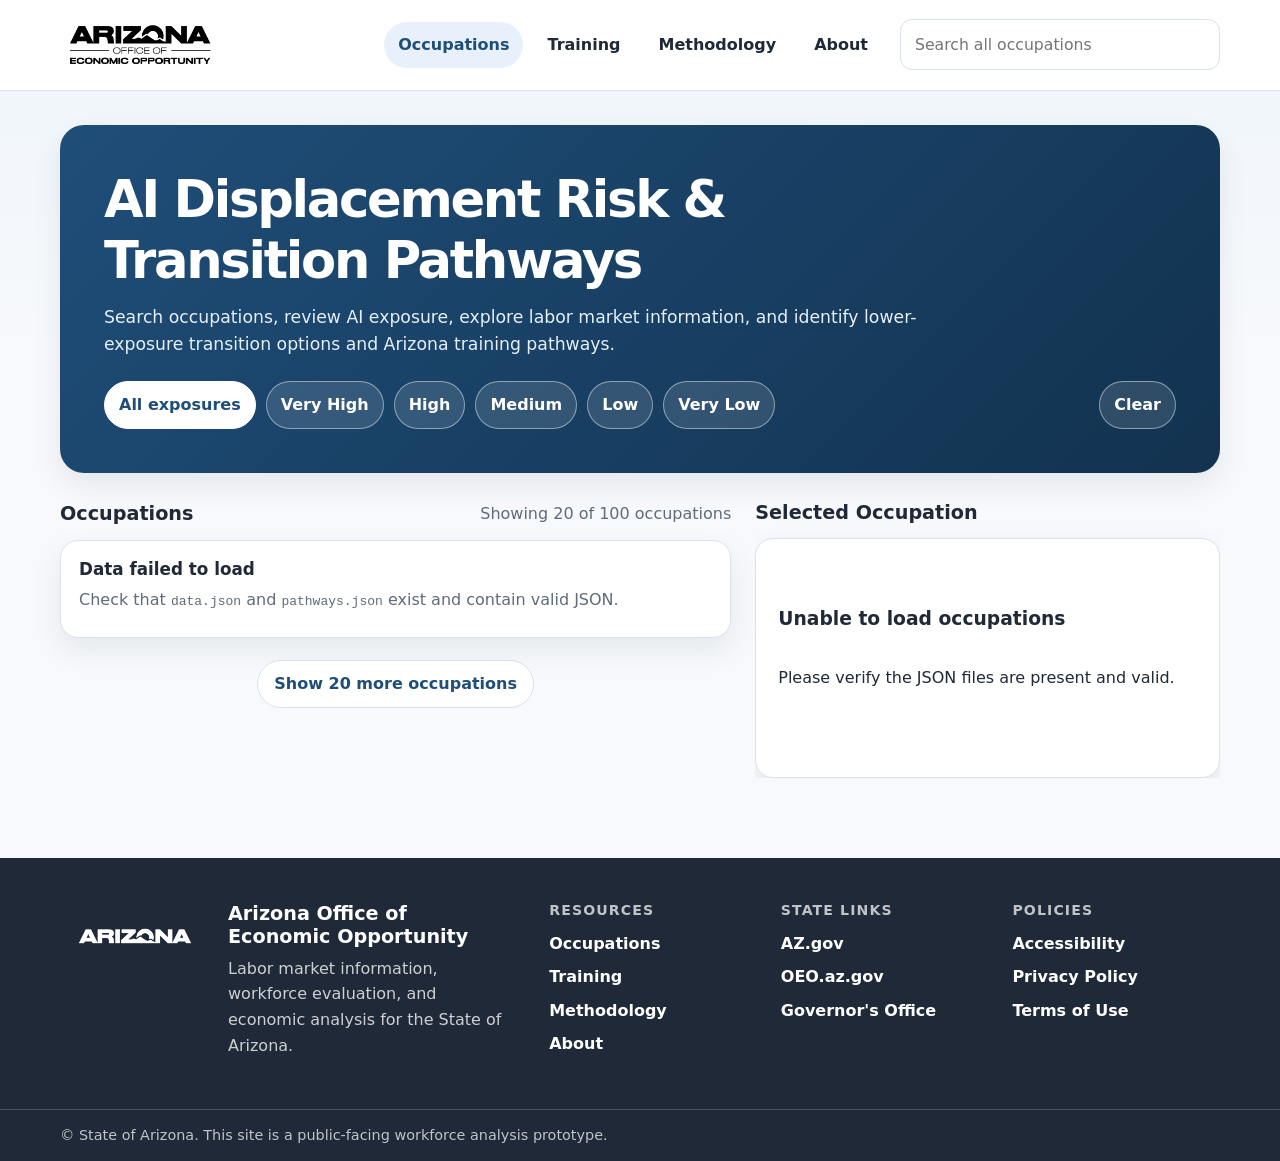
==== commit 5446077e: ".js update and index update" ====
--- a/index.html
+++ b/index.html
@@ -158,7 +158,7 @@
   </p>
 </footer> -->
 
-  <script src="script.js"></script>
+  <!-- <script src="script.js"></script> -->
   <script src="app.js"></script>
 </body>
 </html>
--- a/styles.css
+++ b/styles.css
@@ -87,7 +87,7 @@
 
 .agency-brand img {
   display: block;
-  width: min(320px, 52vw);
+  width: min(160px, 26vw);
   height: auto;
 }
 
@@ -403,9 +403,15 @@
   color: var(--muted);
 }
 
+.main-grid > aside {
+  position: sticky;
+  top: 104px; /* adjust if your header height changes */
+  align-self: start;
+  max-height: calc(100vh - 124px);
+  overflow-y: auto;
+}
+
 .detail-panel {
-  position: sticky;
-  top: 82px;
   padding: 22px;
 }
 
@@ -846,12 +852,19 @@
   color: #102a43;
 }
 
+.step-title {
+  display: flex;
+  align-items: center;
+  gap: 0.5rem;
+}
+
 .callout {
-  border-left: 5px solid var(--green);
-  background: var(--green-soft);
-  border-radius: 14px;
-  padding: 18px 20px;
-  margin-top: 18px;
+  background: #e3f2fd;
+  border-left: 5px solid #1f4e79;
+  color: #1f2933;
+  padding: 1rem 1.25rem;
+  border-radius: 10px;
+  margin: 1.25rem 0;
 }
 
 .references li {
@@ -959,6 +972,12 @@
 
   .main-grid {
     display: grid;
+  }
+
+  .main-grid > aside {
+    position: static;
+    max-height: none;
+    overflow: visible;
   }
 
   .detail-panel {
@@ -1048,6 +1067,6 @@
   }
 
   .agency-brand img {
-    width: min(280px, 86vw);
-  }
-}
+    width: min(140, 43vw);
+  }
+}
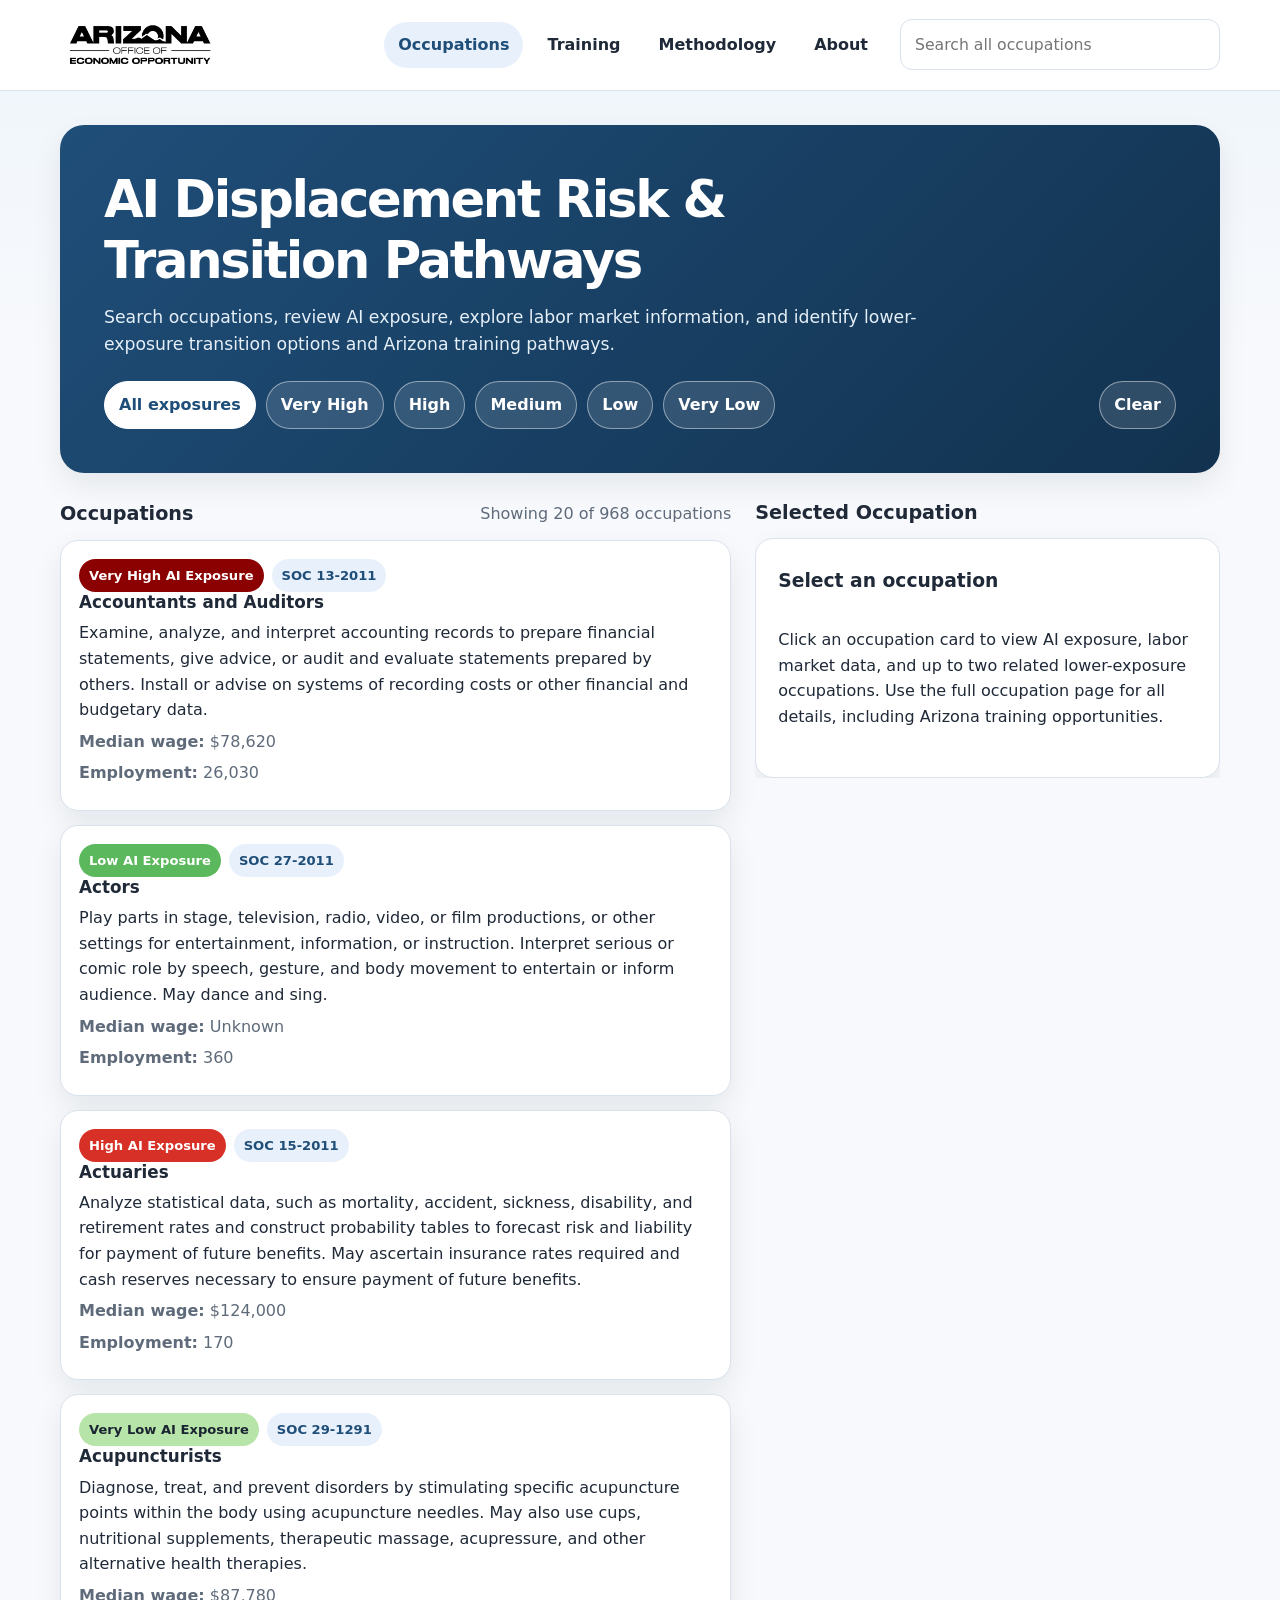
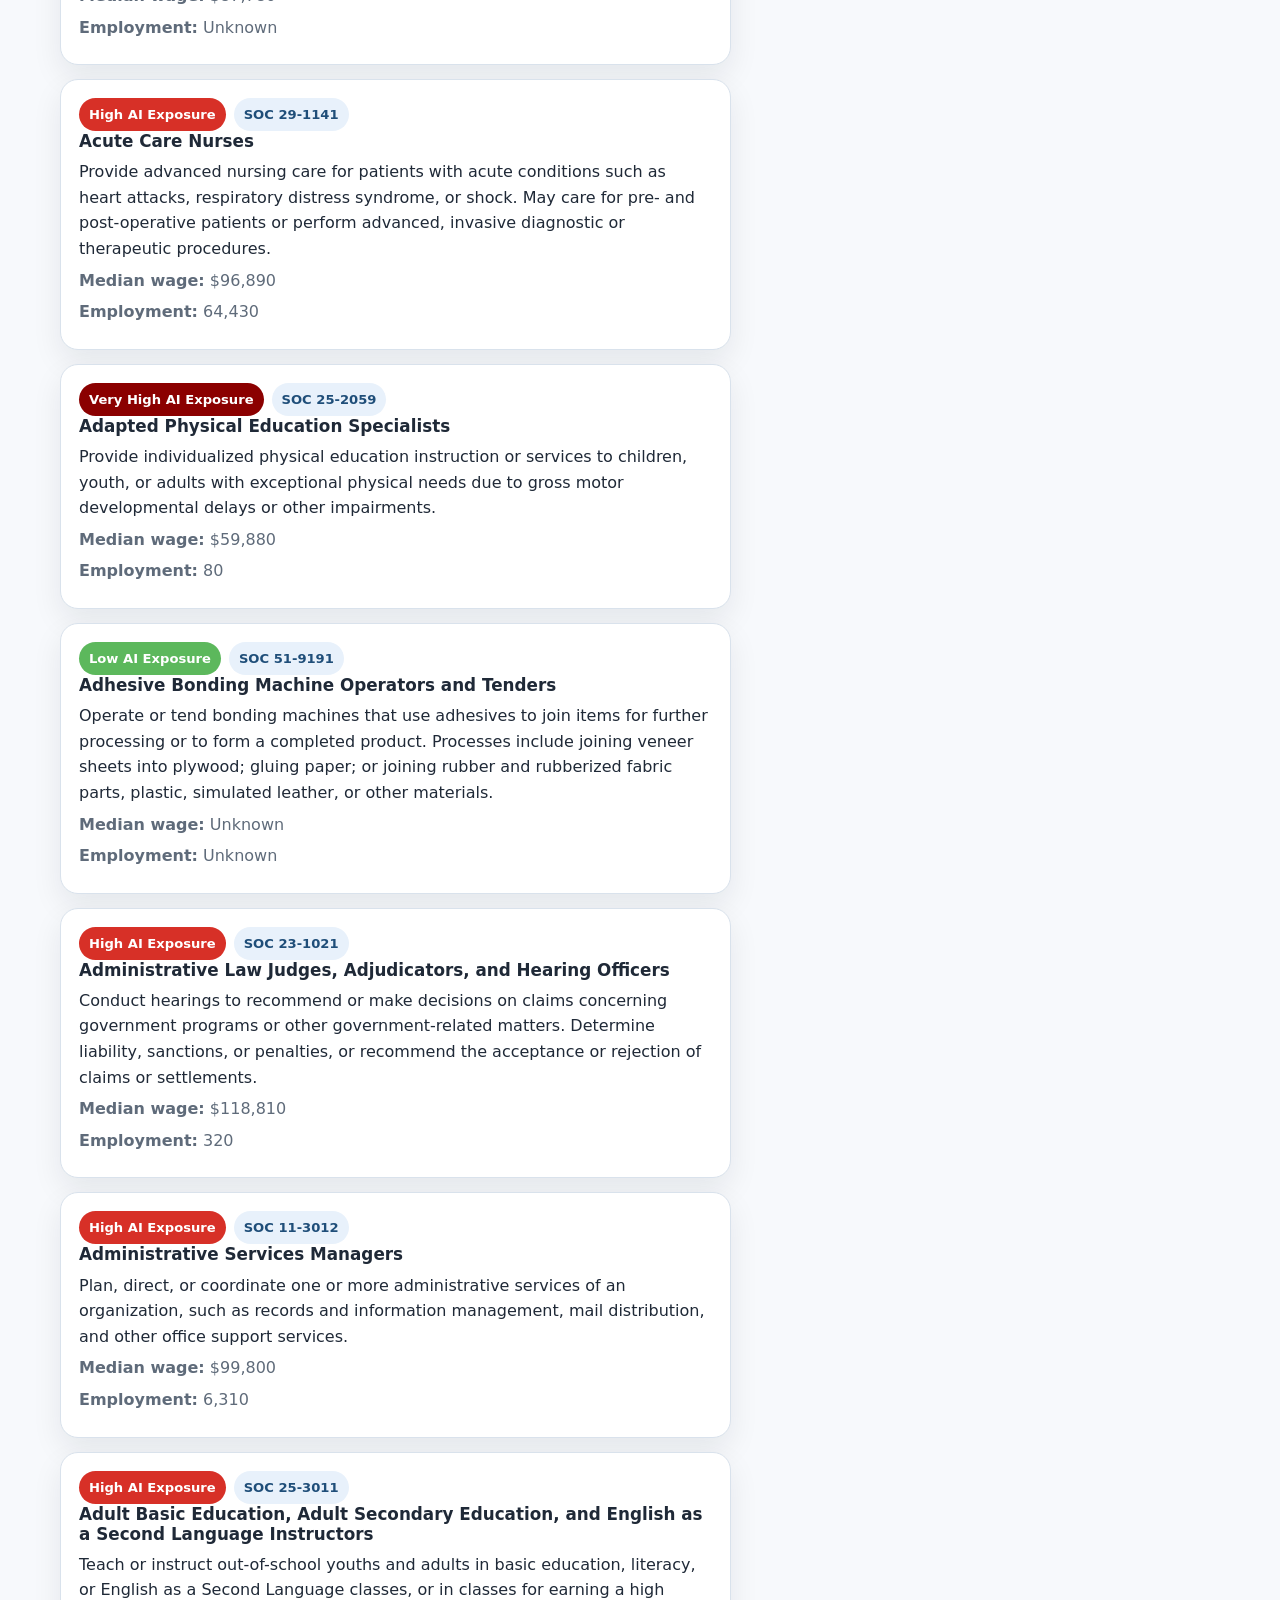
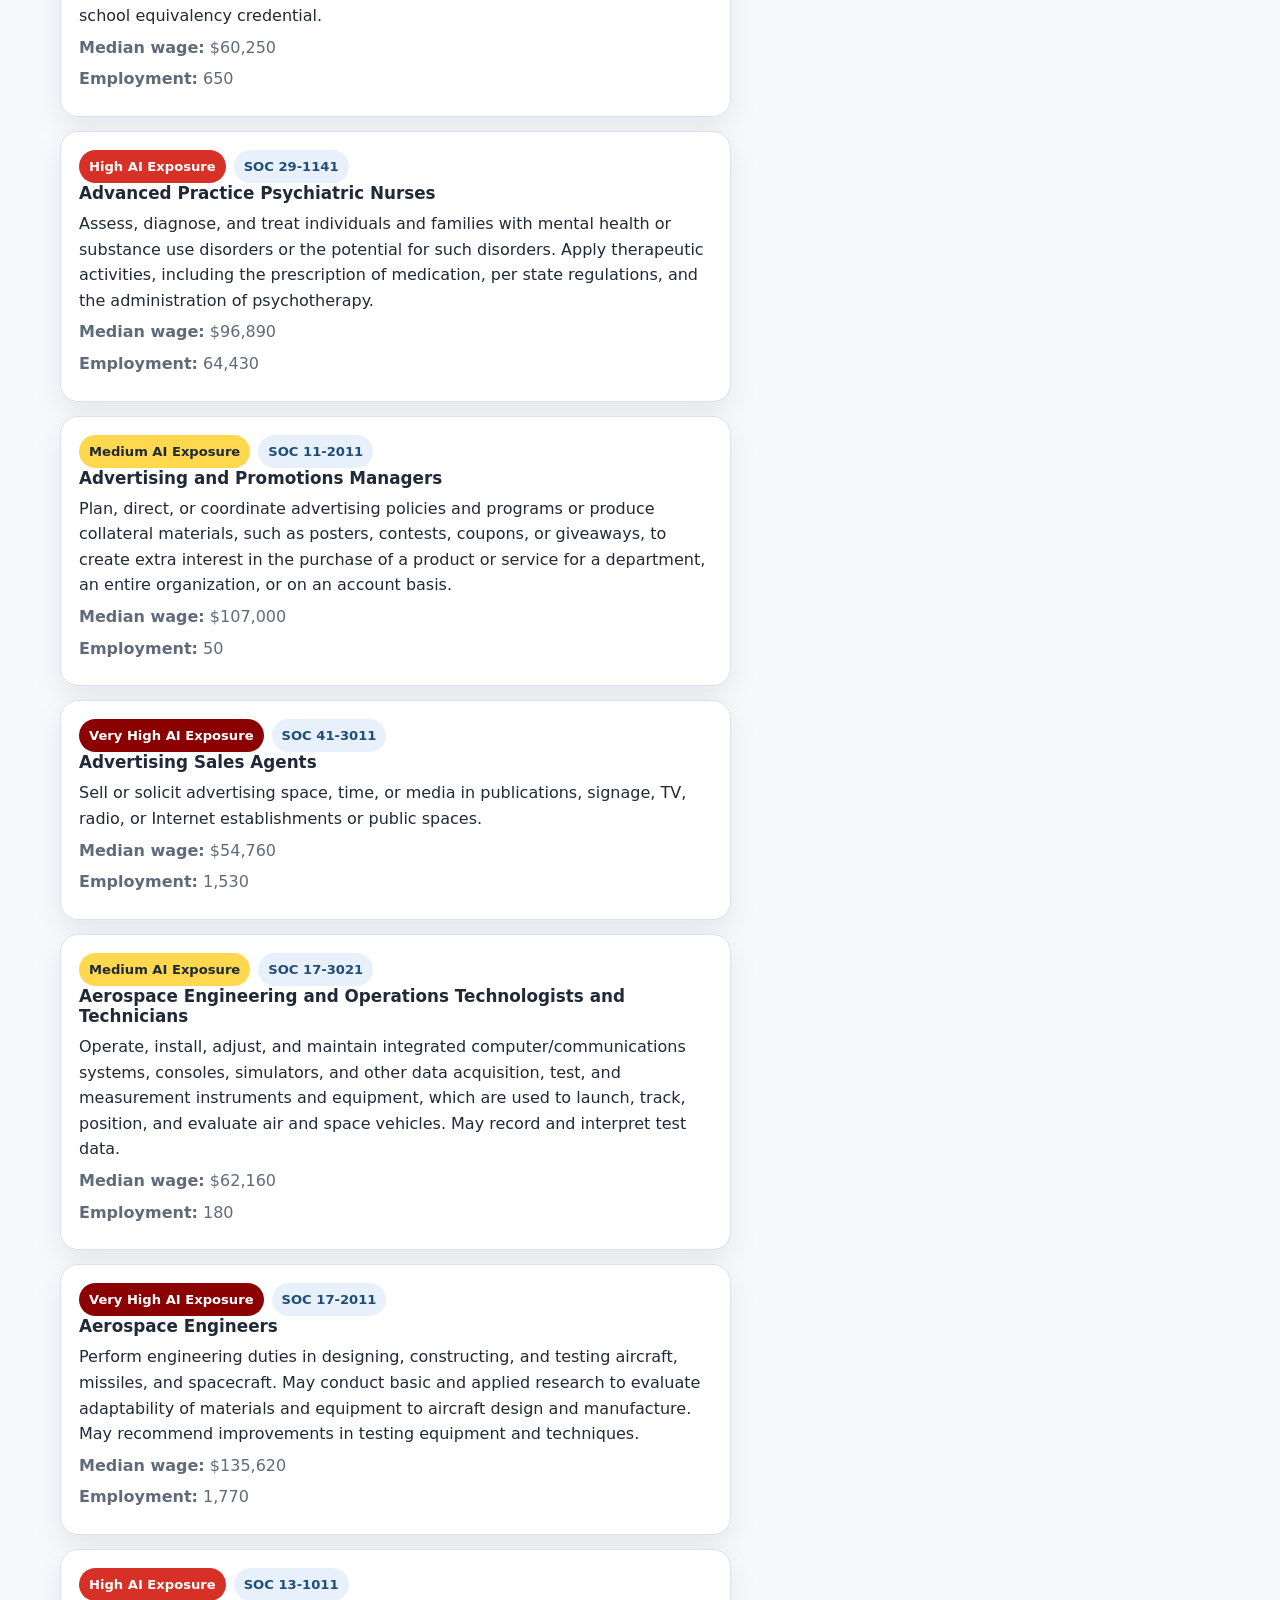
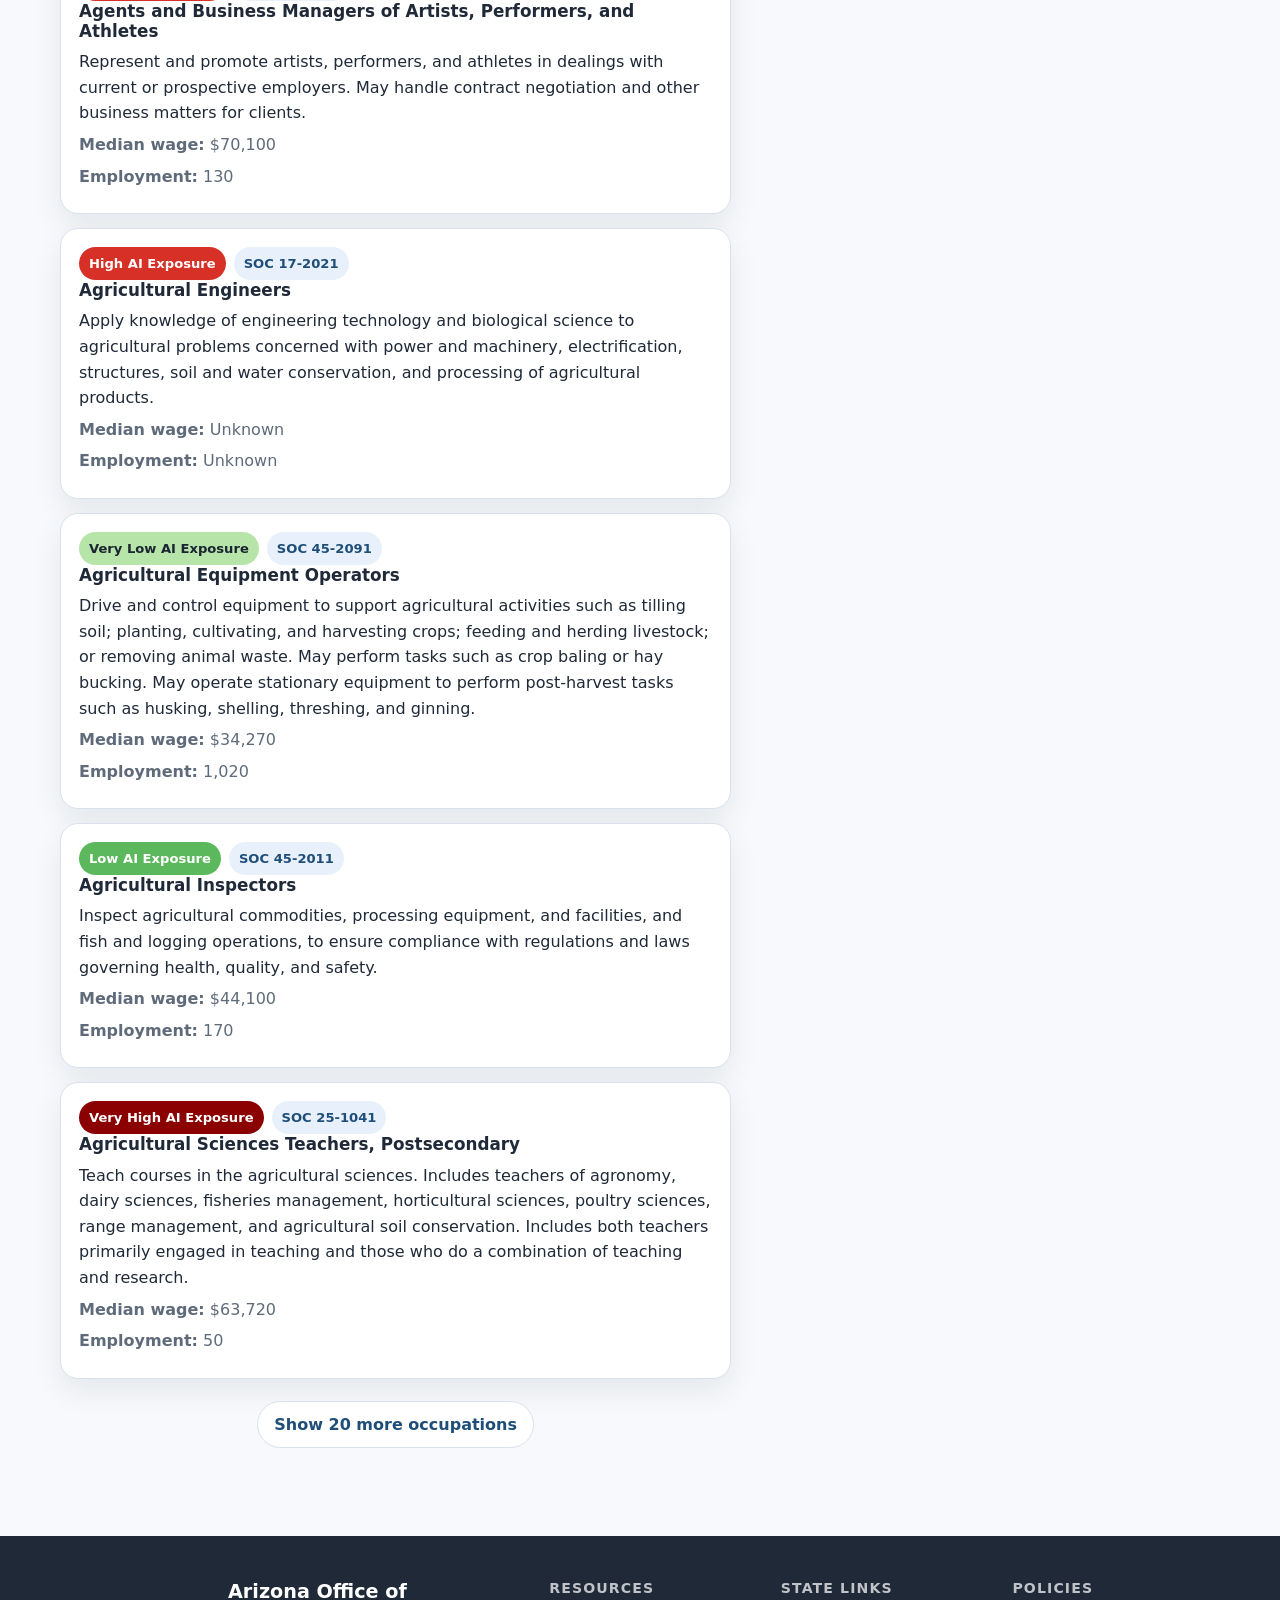
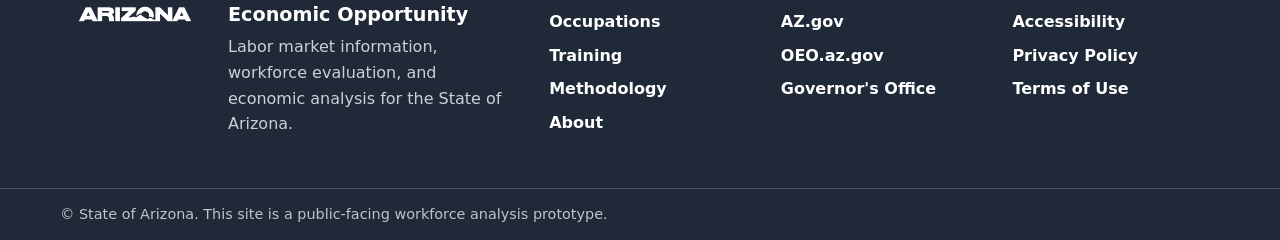
==== commit 735f6fb1: "new links" ====
--- a/index.html
+++ b/index.html
@@ -138,9 +138,9 @@
 
         <div>
           <h3>Policies</h3>
-          <a href="https://az.gov/accessibility-policy">Accessibility</a>
+          <a href="https://az.gov/policy/accessibility">Accessibility</a>
           <a href="https://az.gov/privacy-policy">Privacy Policy</a>
-          <a href="https://az.gov/terms-use">Terms of Use</a>
+          <a href="https://az.gov/policy/term-use-agreement">Terms of Use</a>
         </div>
       </div>
     </div>
--- a/styles.css
+++ b/styles.css
@@ -403,6 +403,16 @@
   color: var(--muted);
 }
 
+.alt-title {
+  margin-top: 10px;
+  color: var(--muted);
+  font-size: 0.98rem;
+}
+
+.alt-title strong {
+  color: var(--text);
+}
+
 .main-grid > aside {
   position: sticky;
   top: 104px; /* adjust if your header height changes */
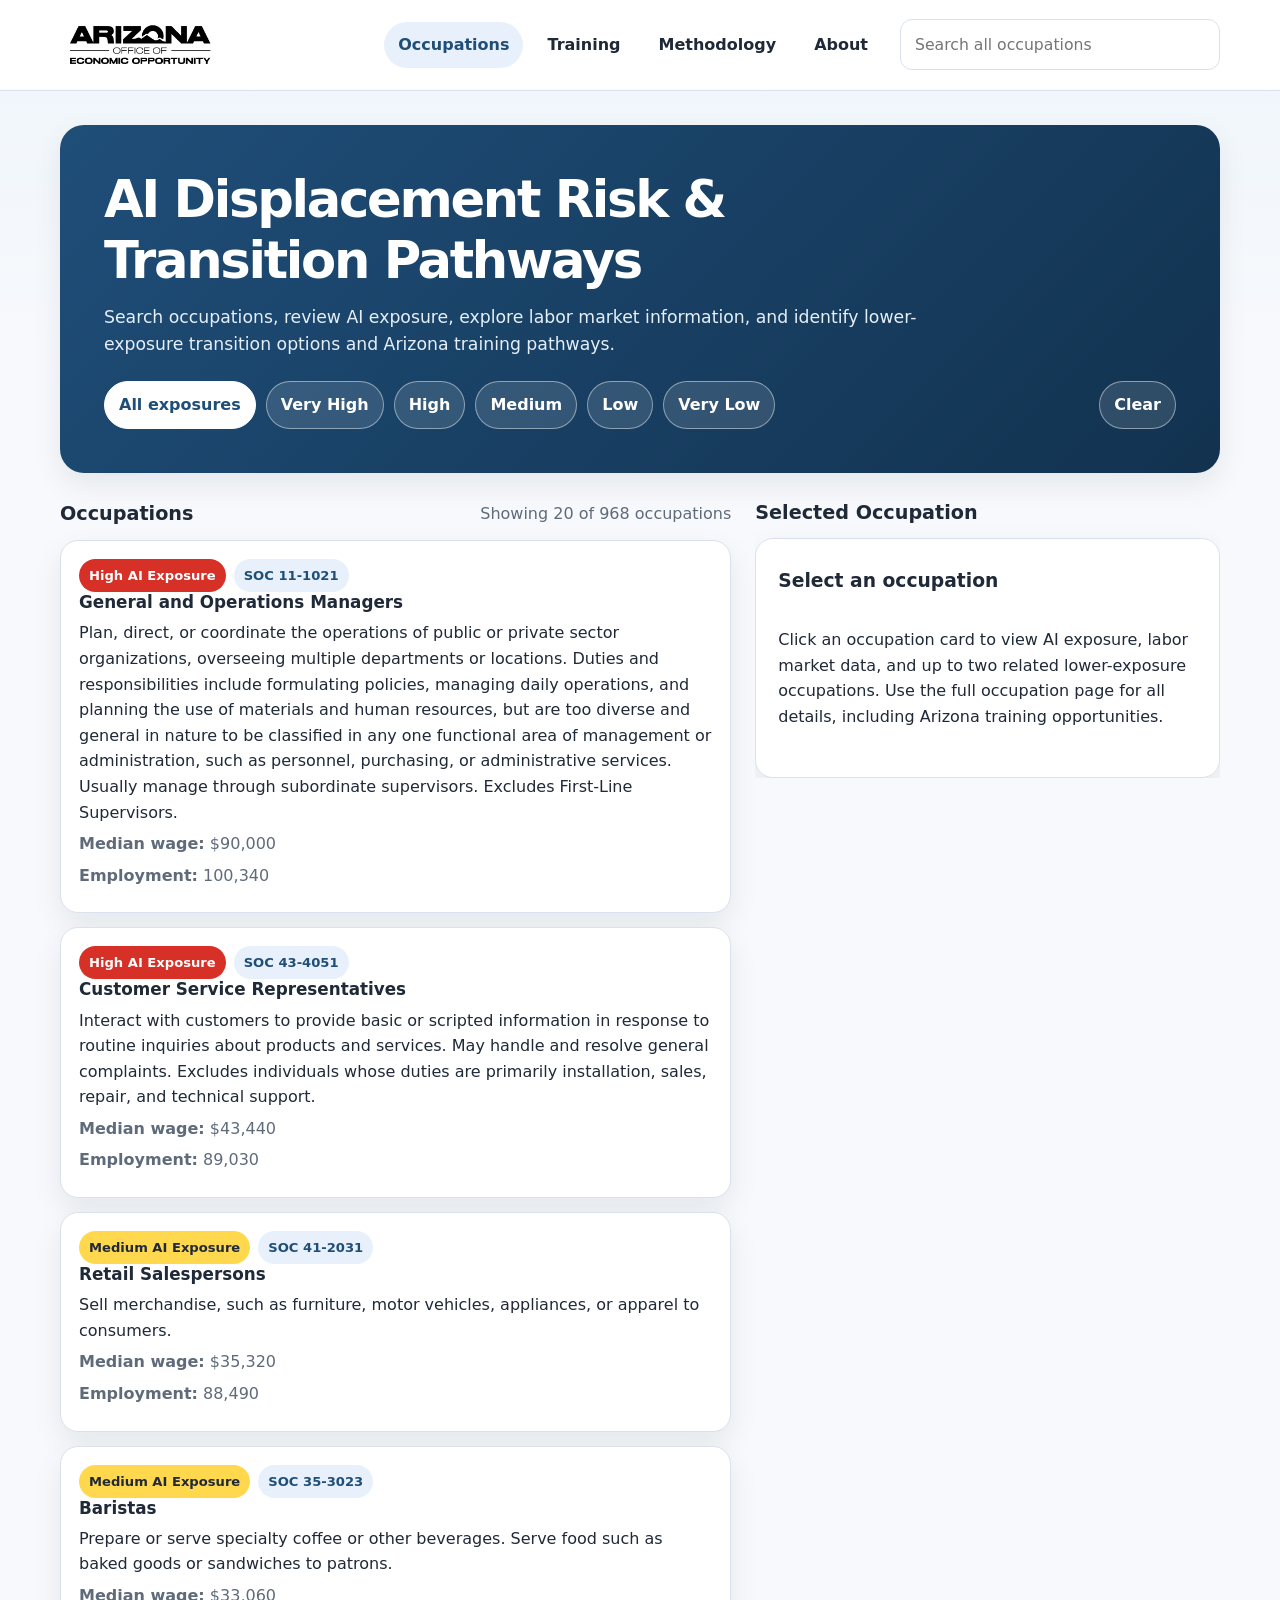
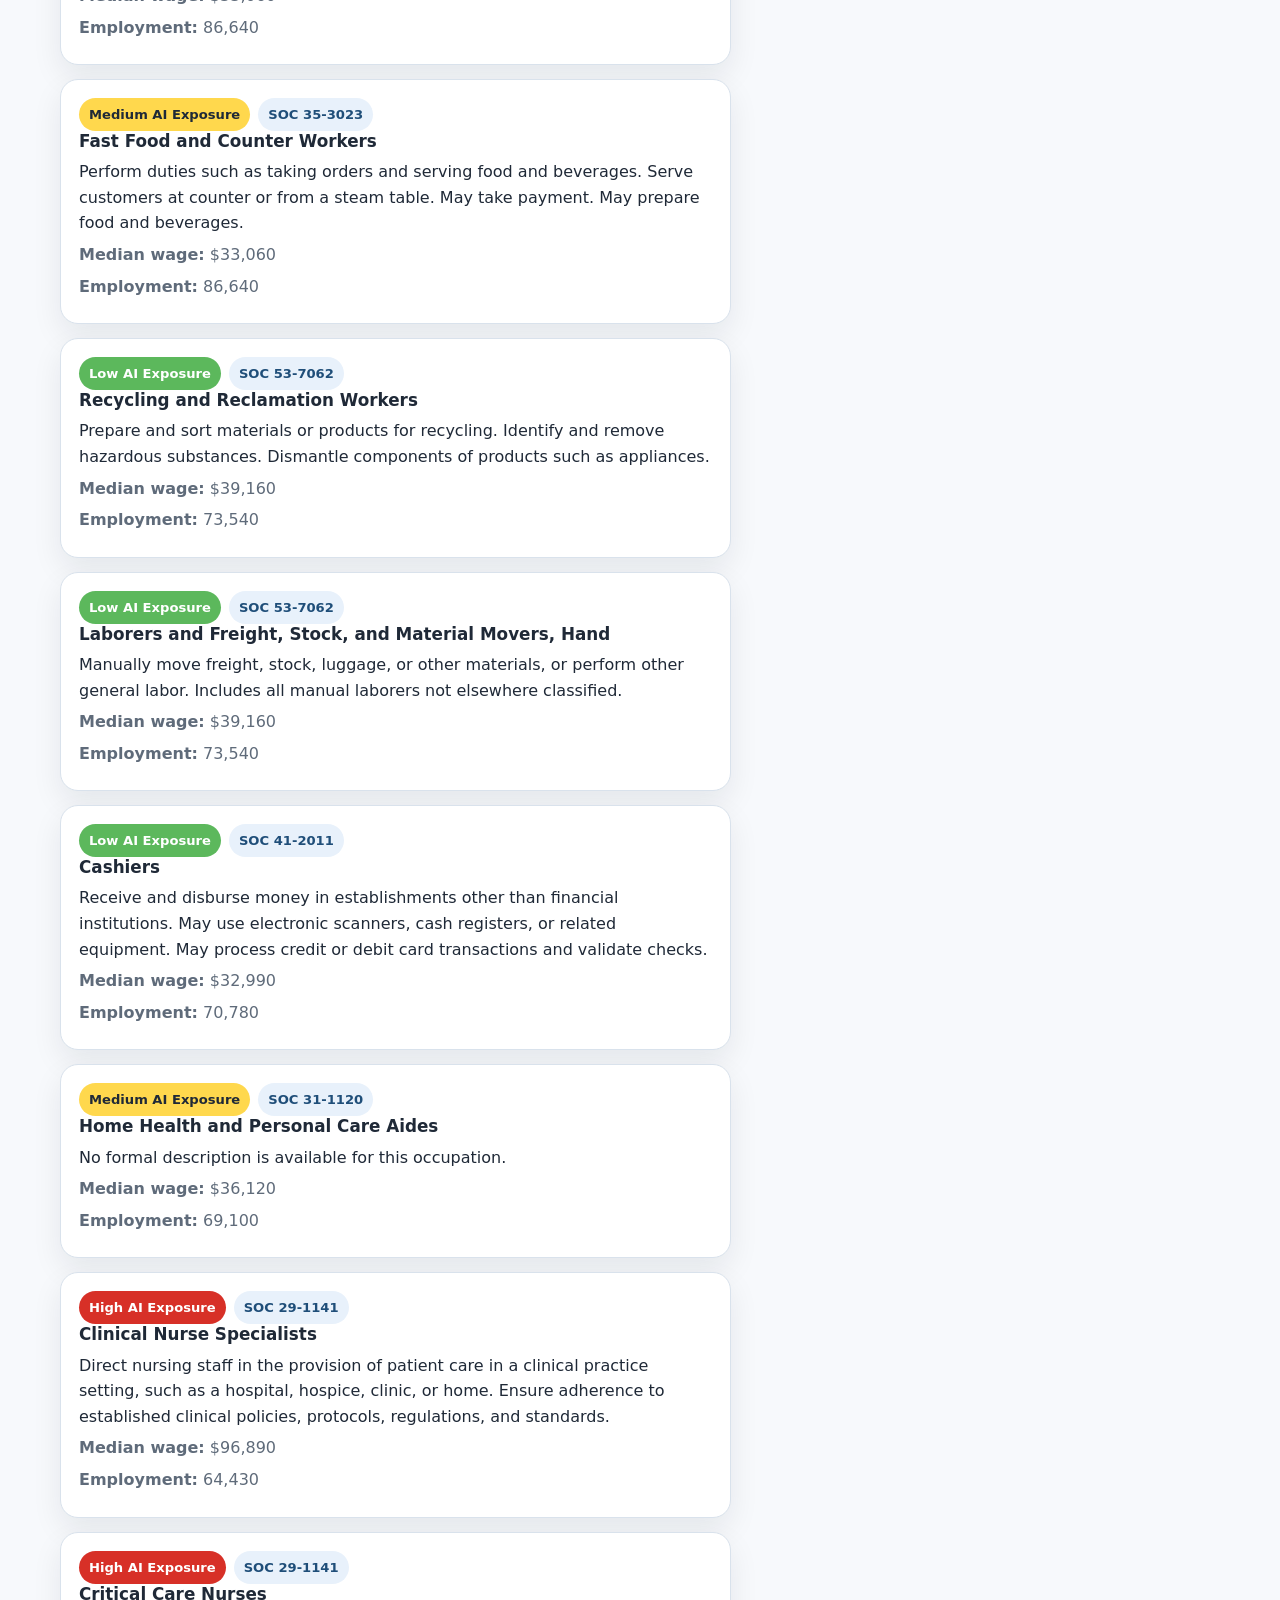
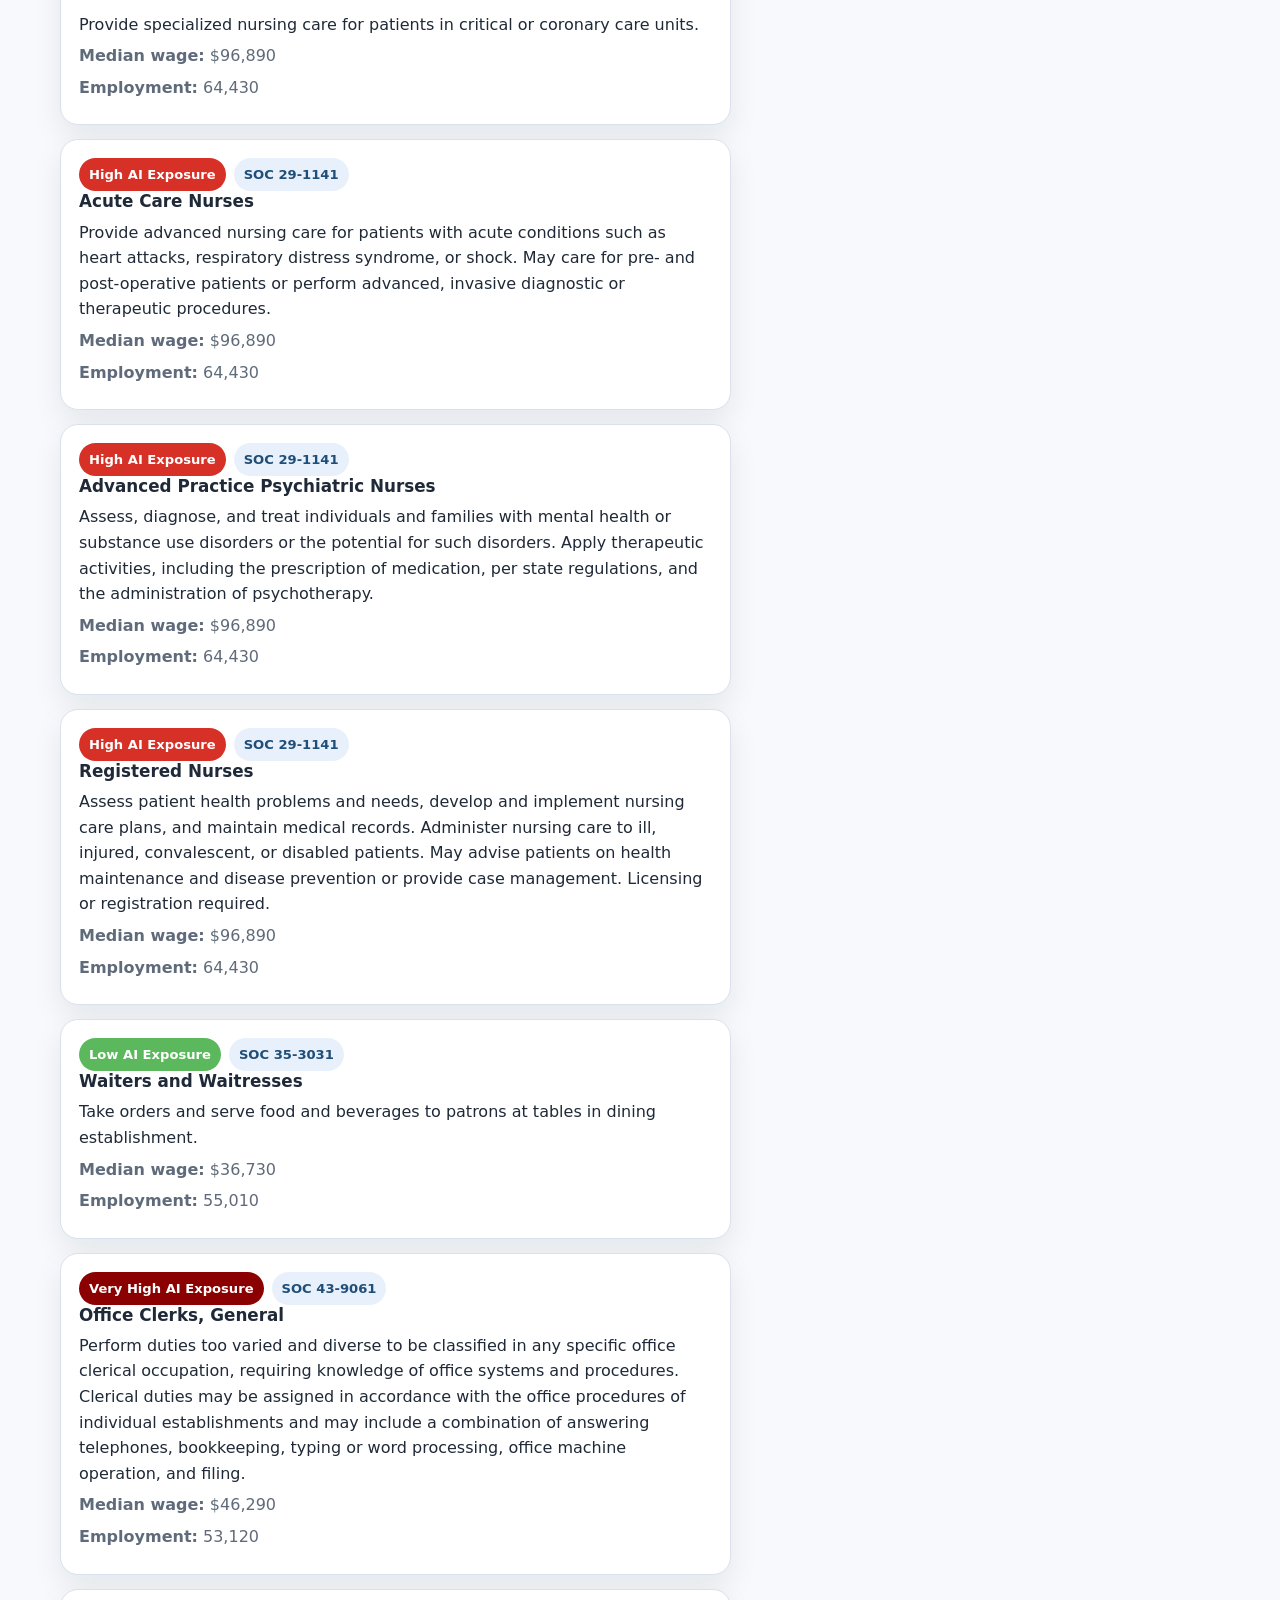
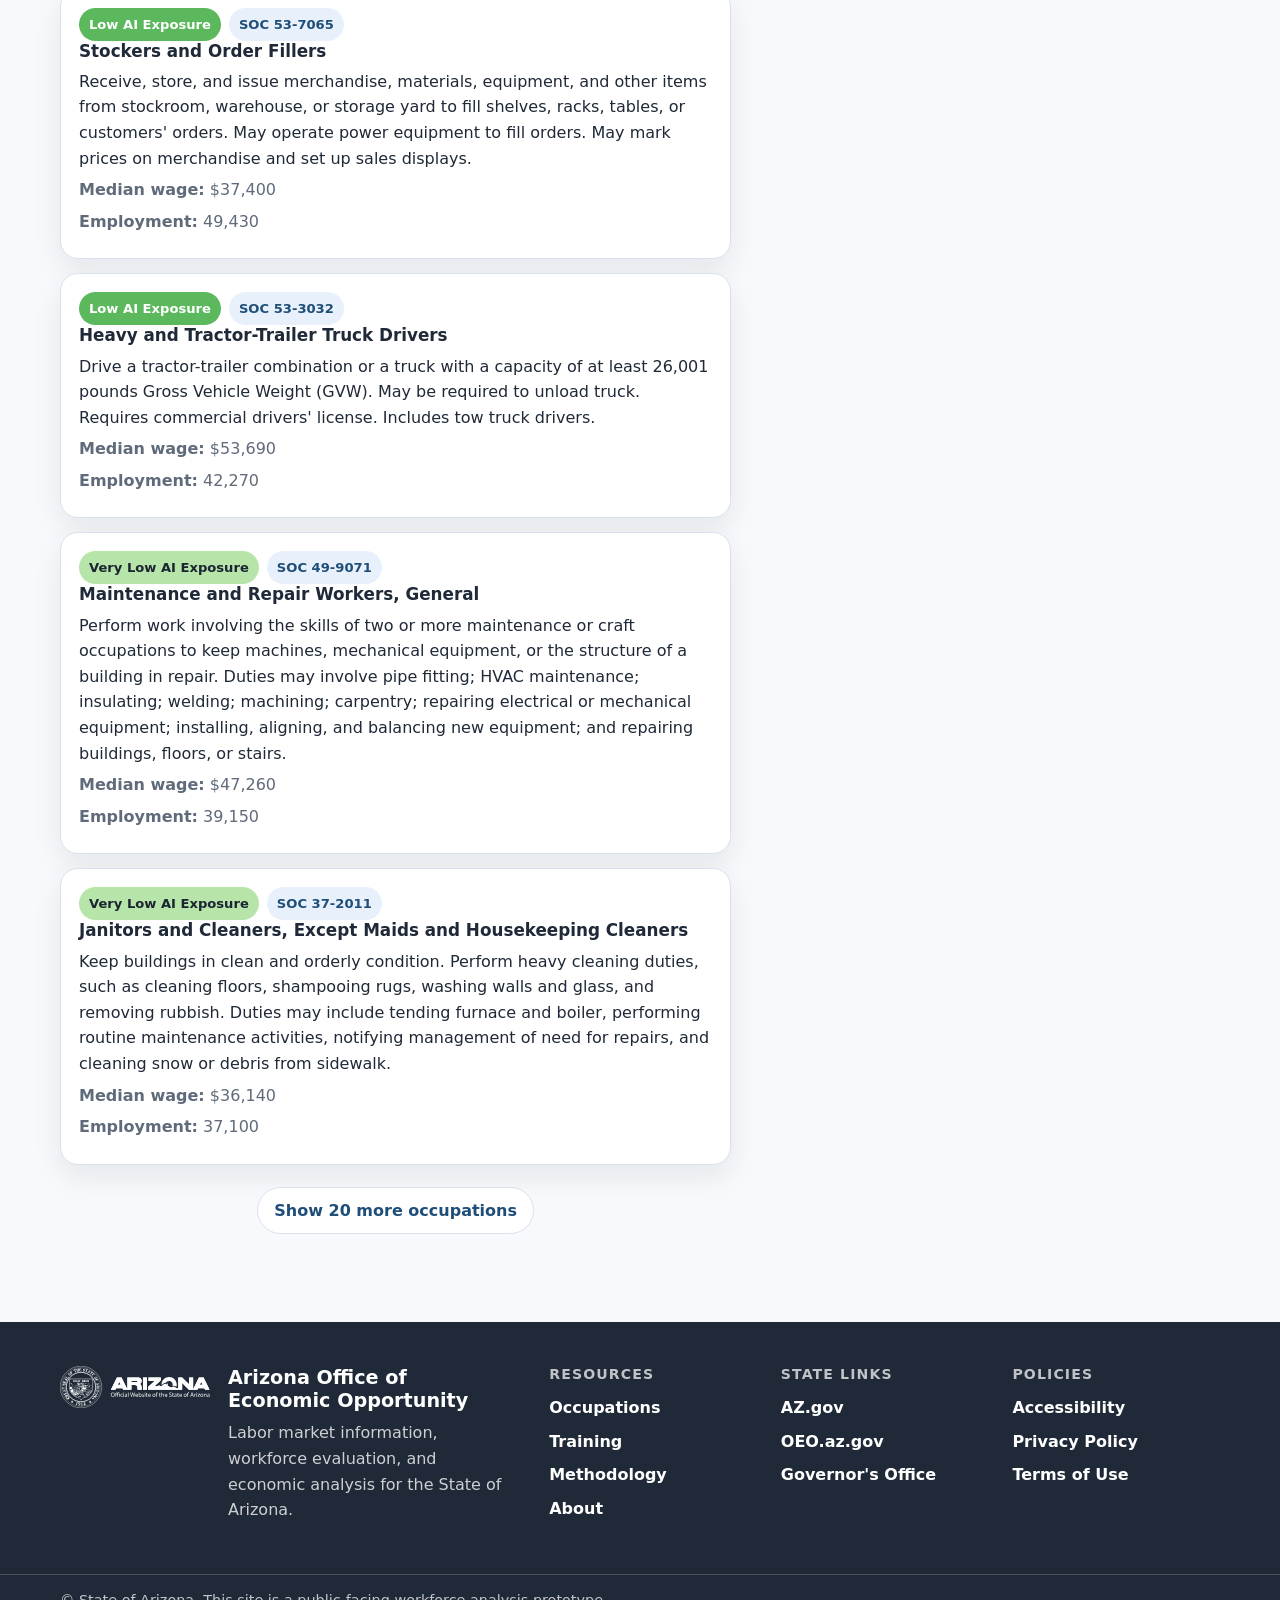
==== commit 90720284: "ok" ====
--- a/index.html
+++ b/index.html
@@ -108,7 +108,7 @@
     <div class="wrap site-footer-inner">
       <div class="footer-brand">
         <img
-          src="assets/ARIZONA%20PRIMARY%20LOGO_Solid_Agnostic_White.png"
+          src="assets/Footer-Seal.svg"
           alt="State of Arizona"
         />
         <div>
--- a/styles.css
+++ b/styles.css
@@ -205,6 +205,22 @@
   margin: 0;
   color: #e5eff8;
   font-size: 1.08rem;
+}
+
+.boxed-hero .hero-actions {
+  margin-top: 28px;
+}
+
+.boxed-hero .hero-back-btn {
+  display: inline-flex;
+  align-items: center;
+  justify-content: center;
+  width: fit-content;
+  text-decoration: none;
+}
+
+.boxed-hero .hero-back-btn:hover {
+  text-decoration: none;
 }
 
 .page > .hero p:not(.eyebrow) {
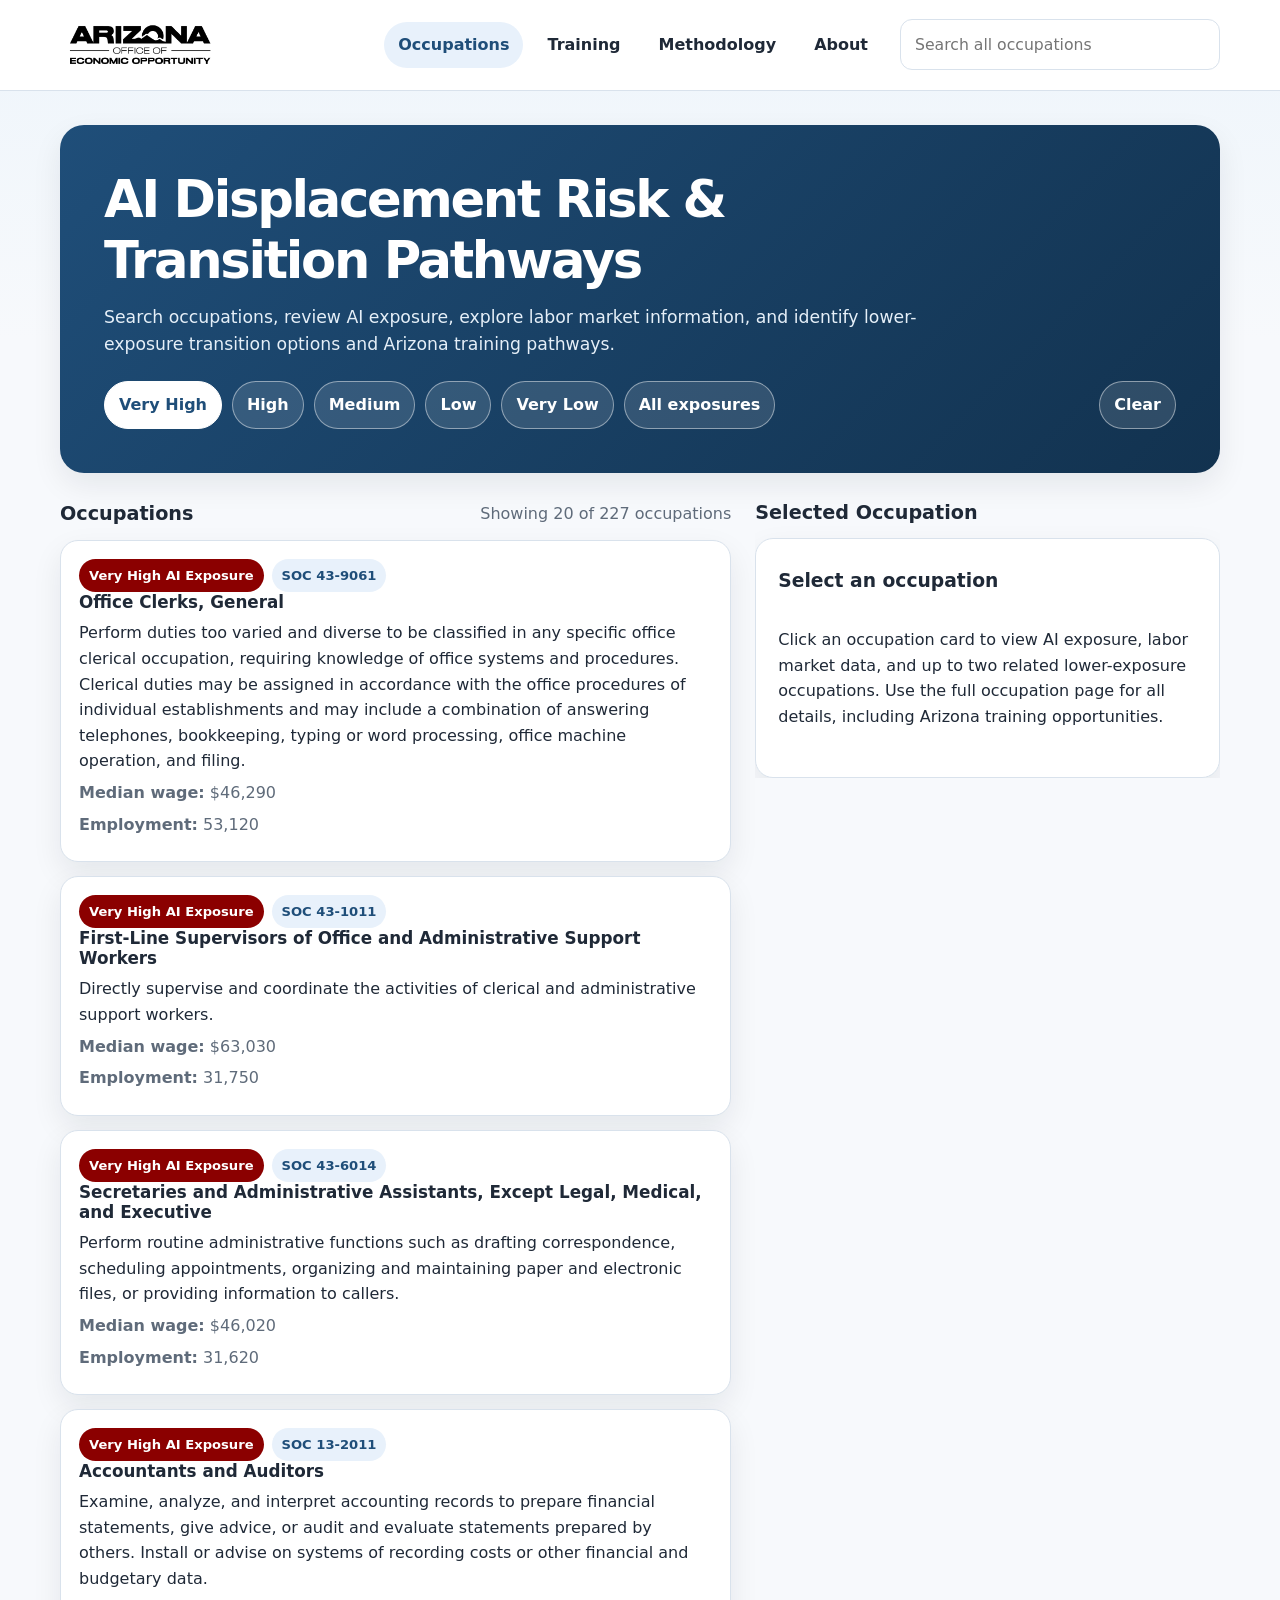
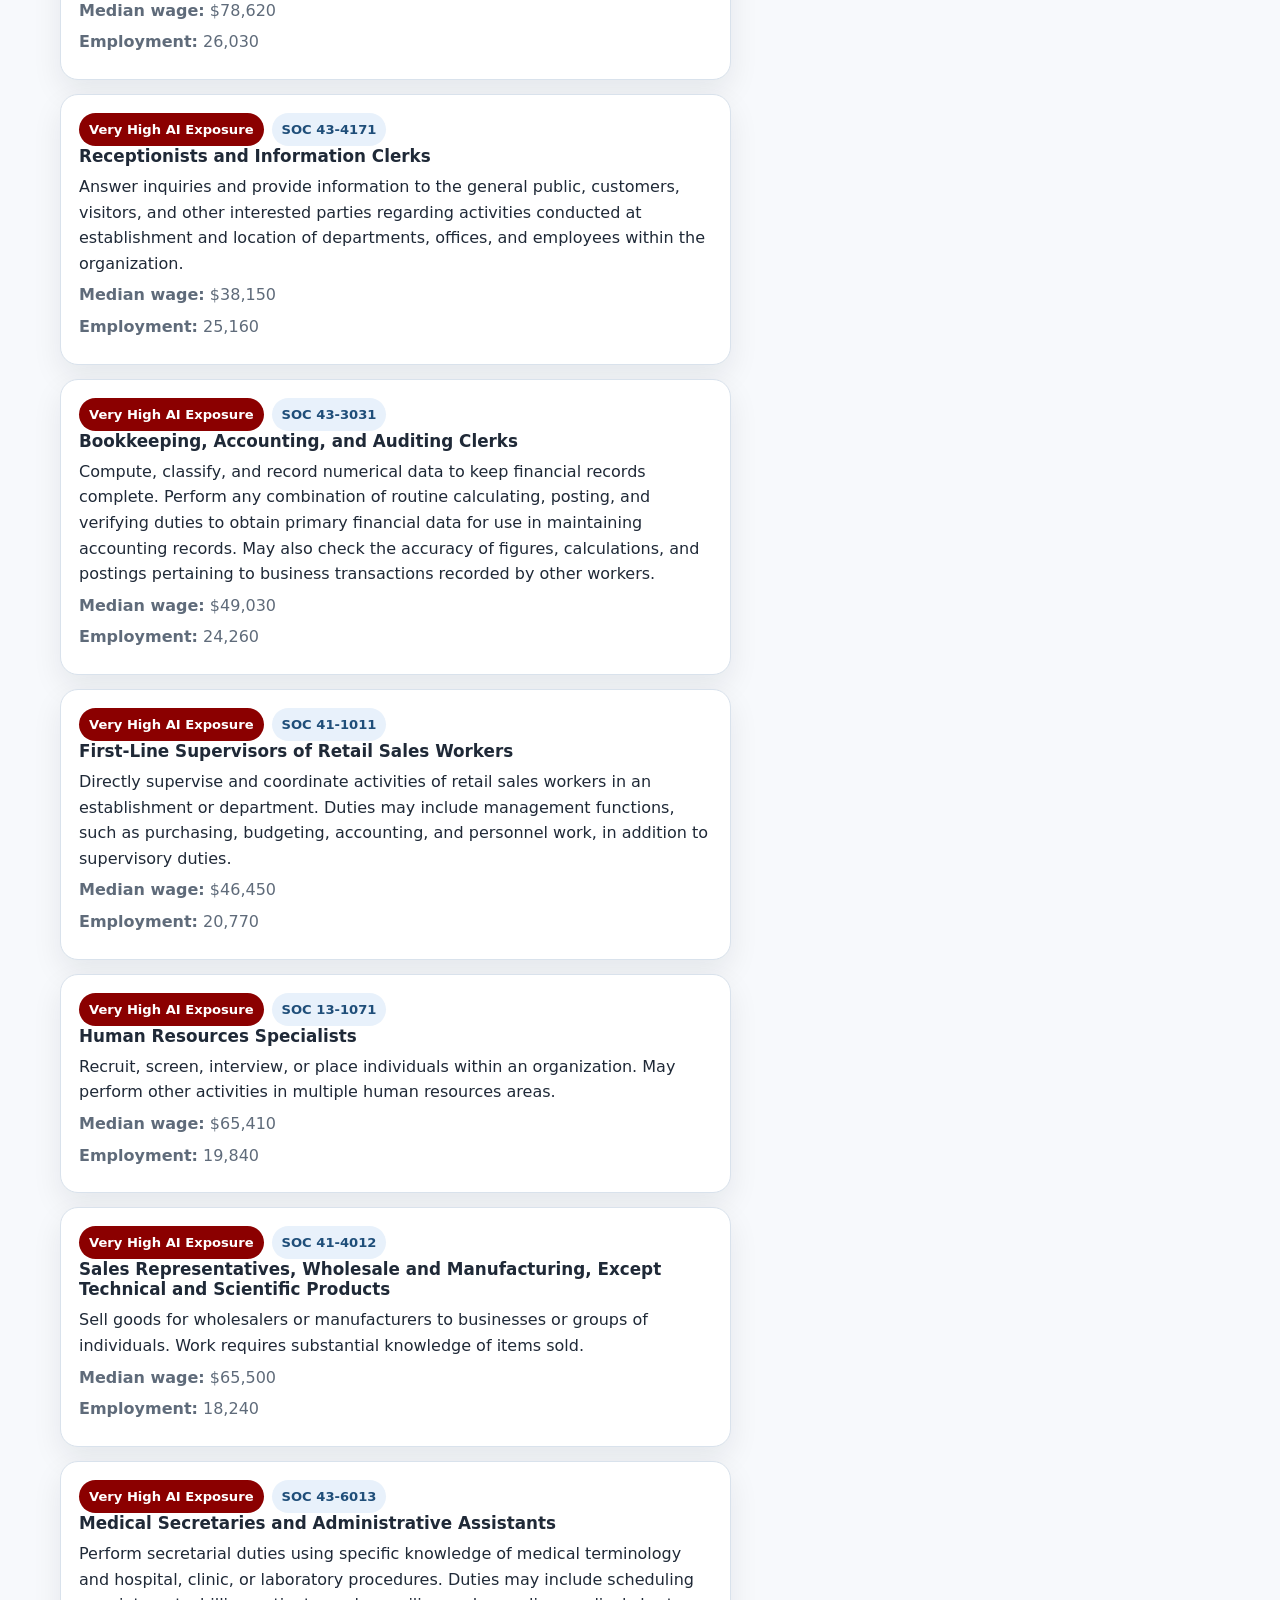
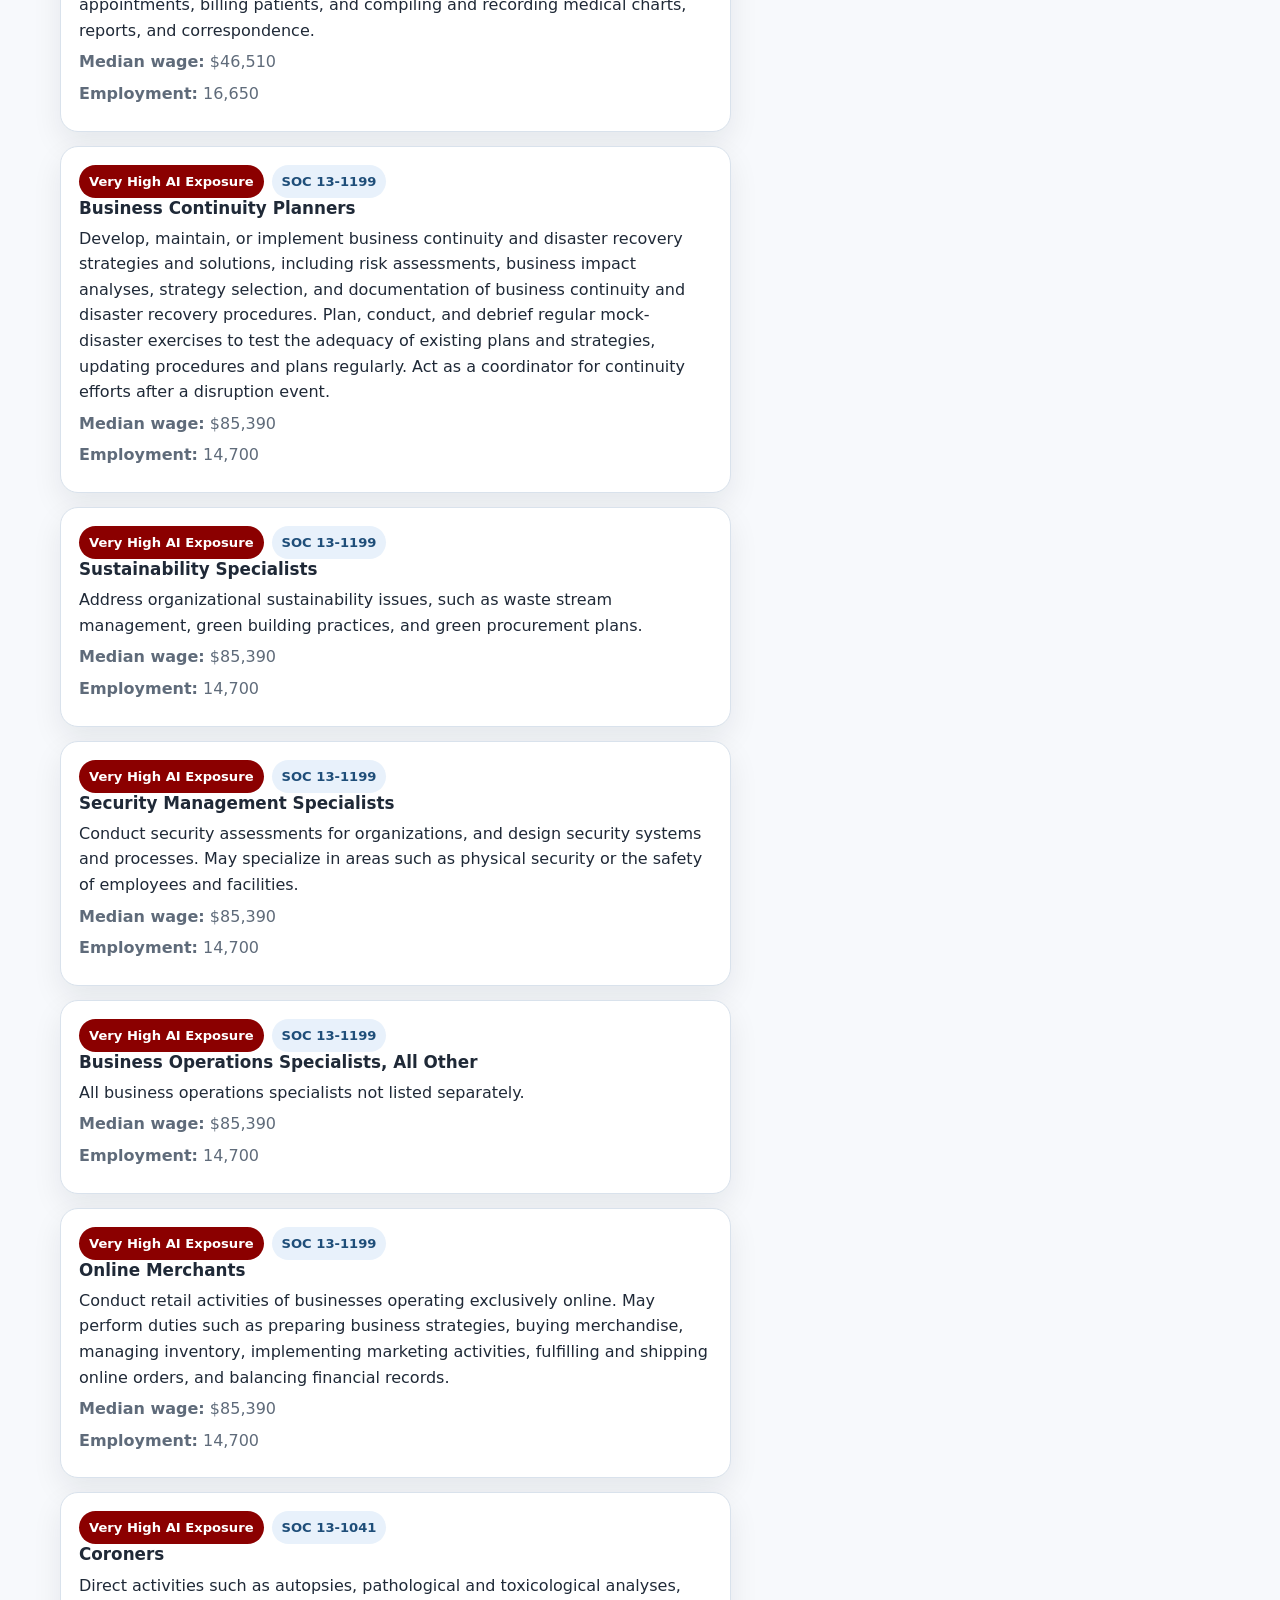
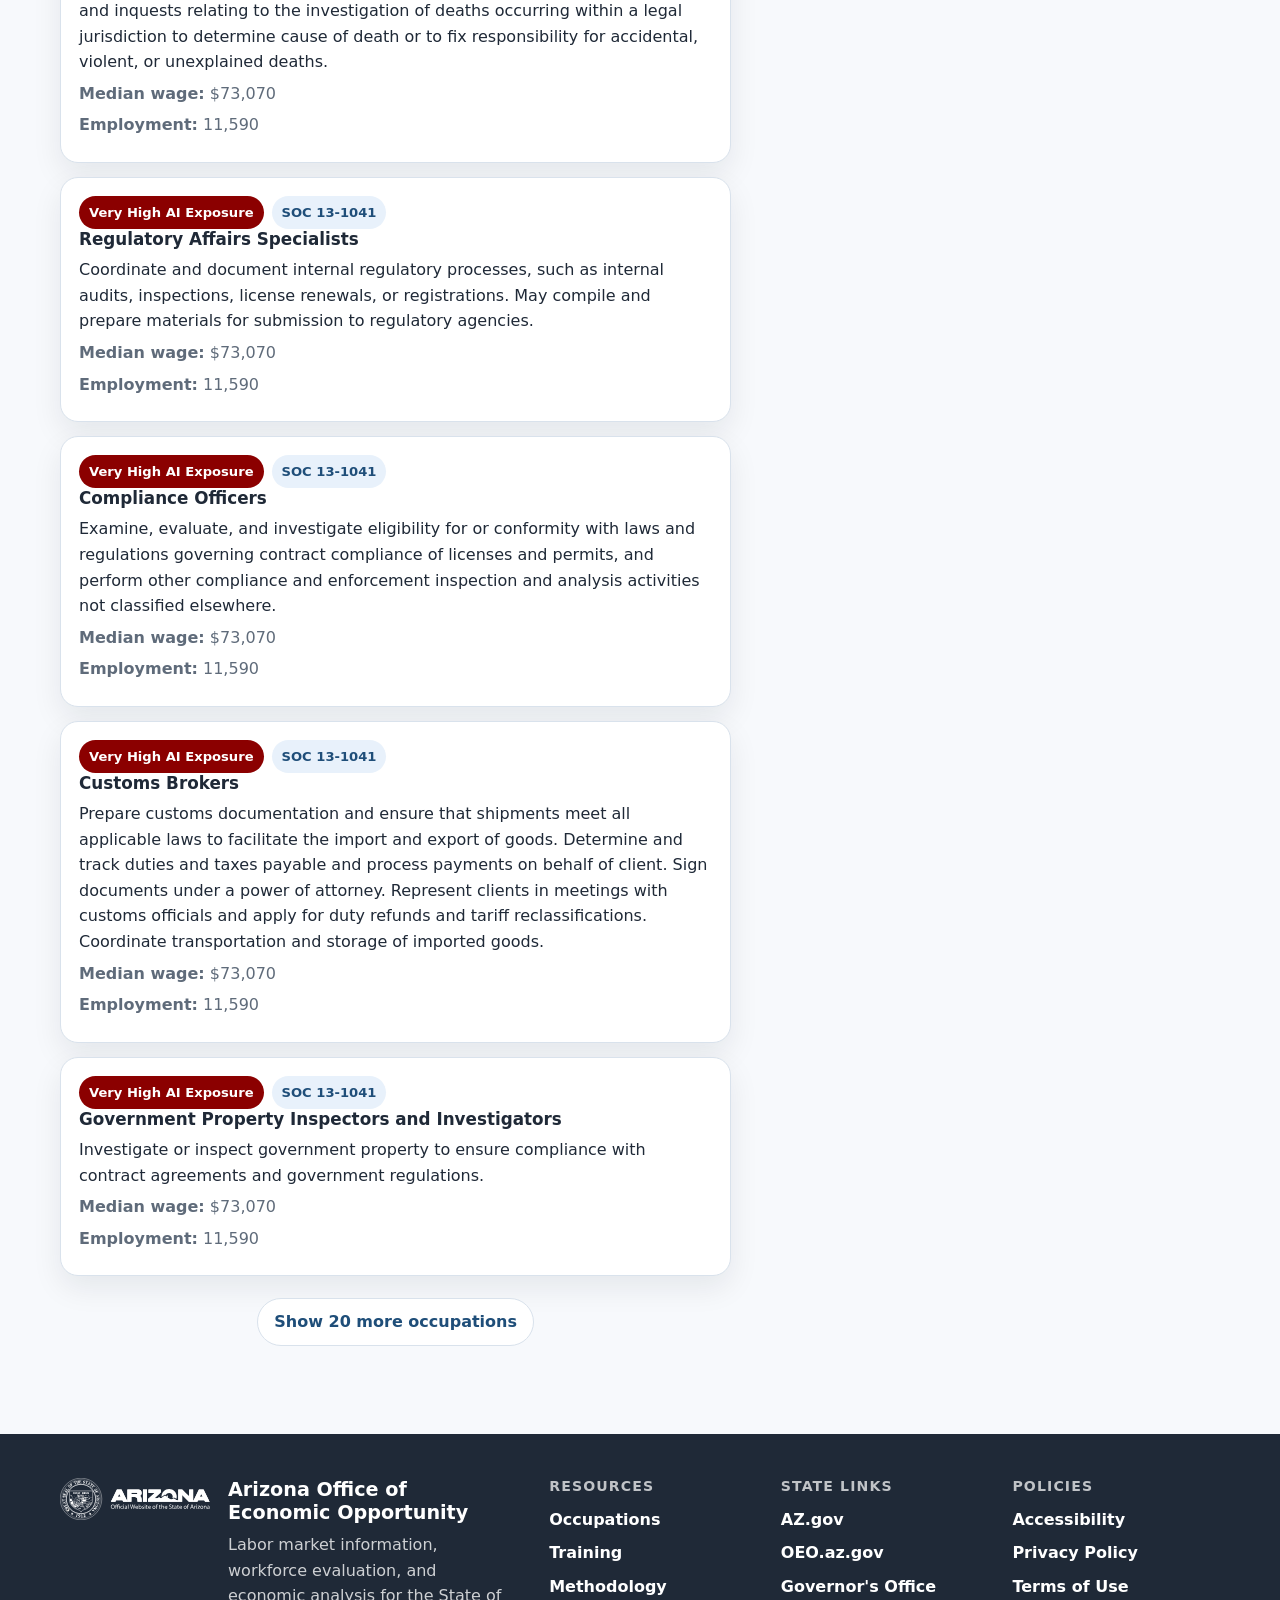
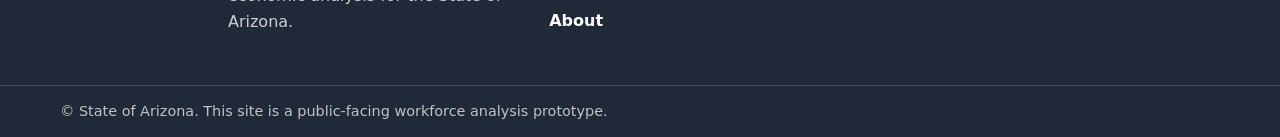
==== commit 76db68bb: "moved exposures on index.html" ====
--- a/index.html
+++ b/index.html
@@ -61,12 +61,12 @@
       </p>
       <div class="filters-row">
         <div class="filters">
-          <button class="chip active" data-filter="ALL">All exposures</button>
-          <button class="chip" data-filter="Very High">Very High</button>
+          <button class="chip active" data-filter="Very High">Very High</button>
           <button class="chip" data-filter="High">High</button>
           <button class="chip" data-filter="Medium">Medium</button>
           <button class="chip" data-filter="Low">Low</button>
           <button class="chip" data-filter="Very Low">Very Low</button>
+          <button class="chip" data-filter="ALL">All exposures</button>
         </div>
         <button id="clearBtn" class="secondary-btn">Clear</button>
       </div>
--- a/styles.css
+++ b/styles.css
@@ -419,6 +419,13 @@
   color: var(--muted);
 }
 
+.ai-summary {
+  margin-top: 10px;
+  color: var(--text);
+  font-size: 1rem;
+  line-height: 1.6;
+}
+
 .alt-title {
   margin-top: 10px;
   color: var(--muted);
